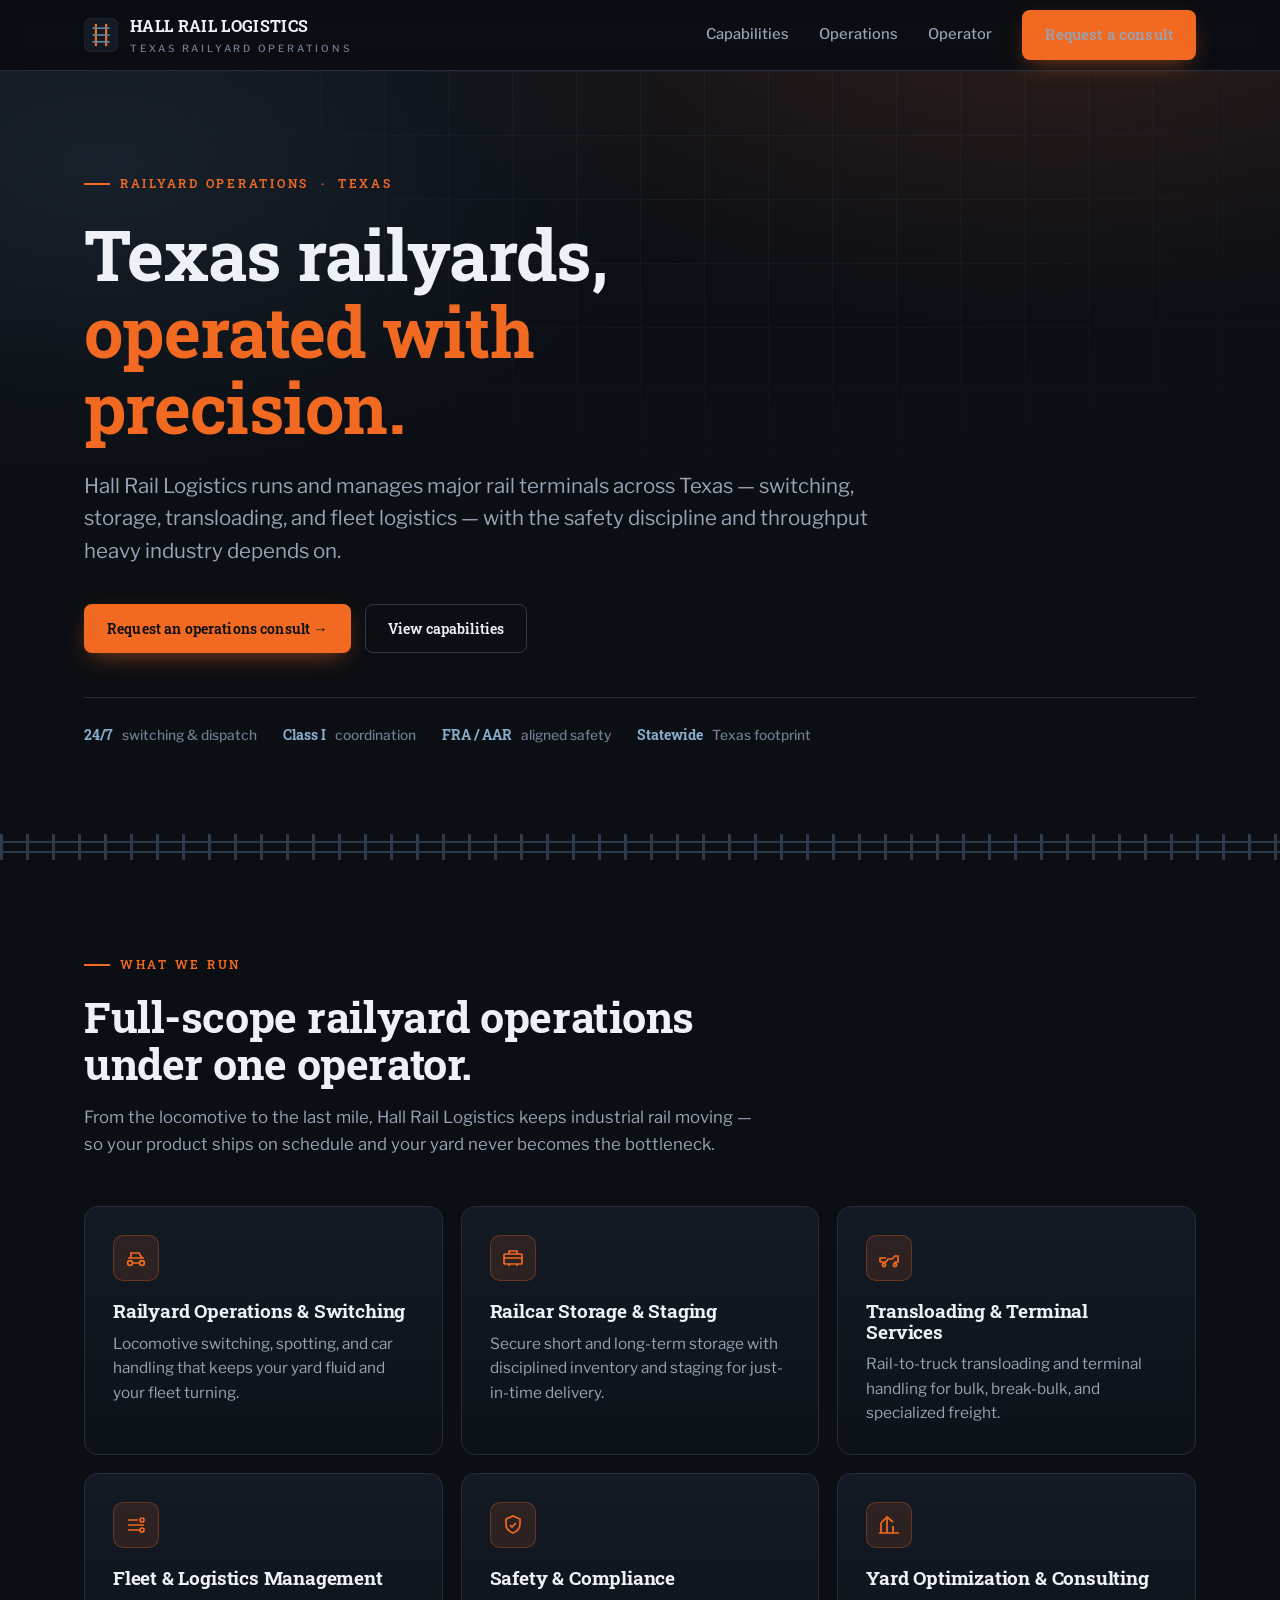
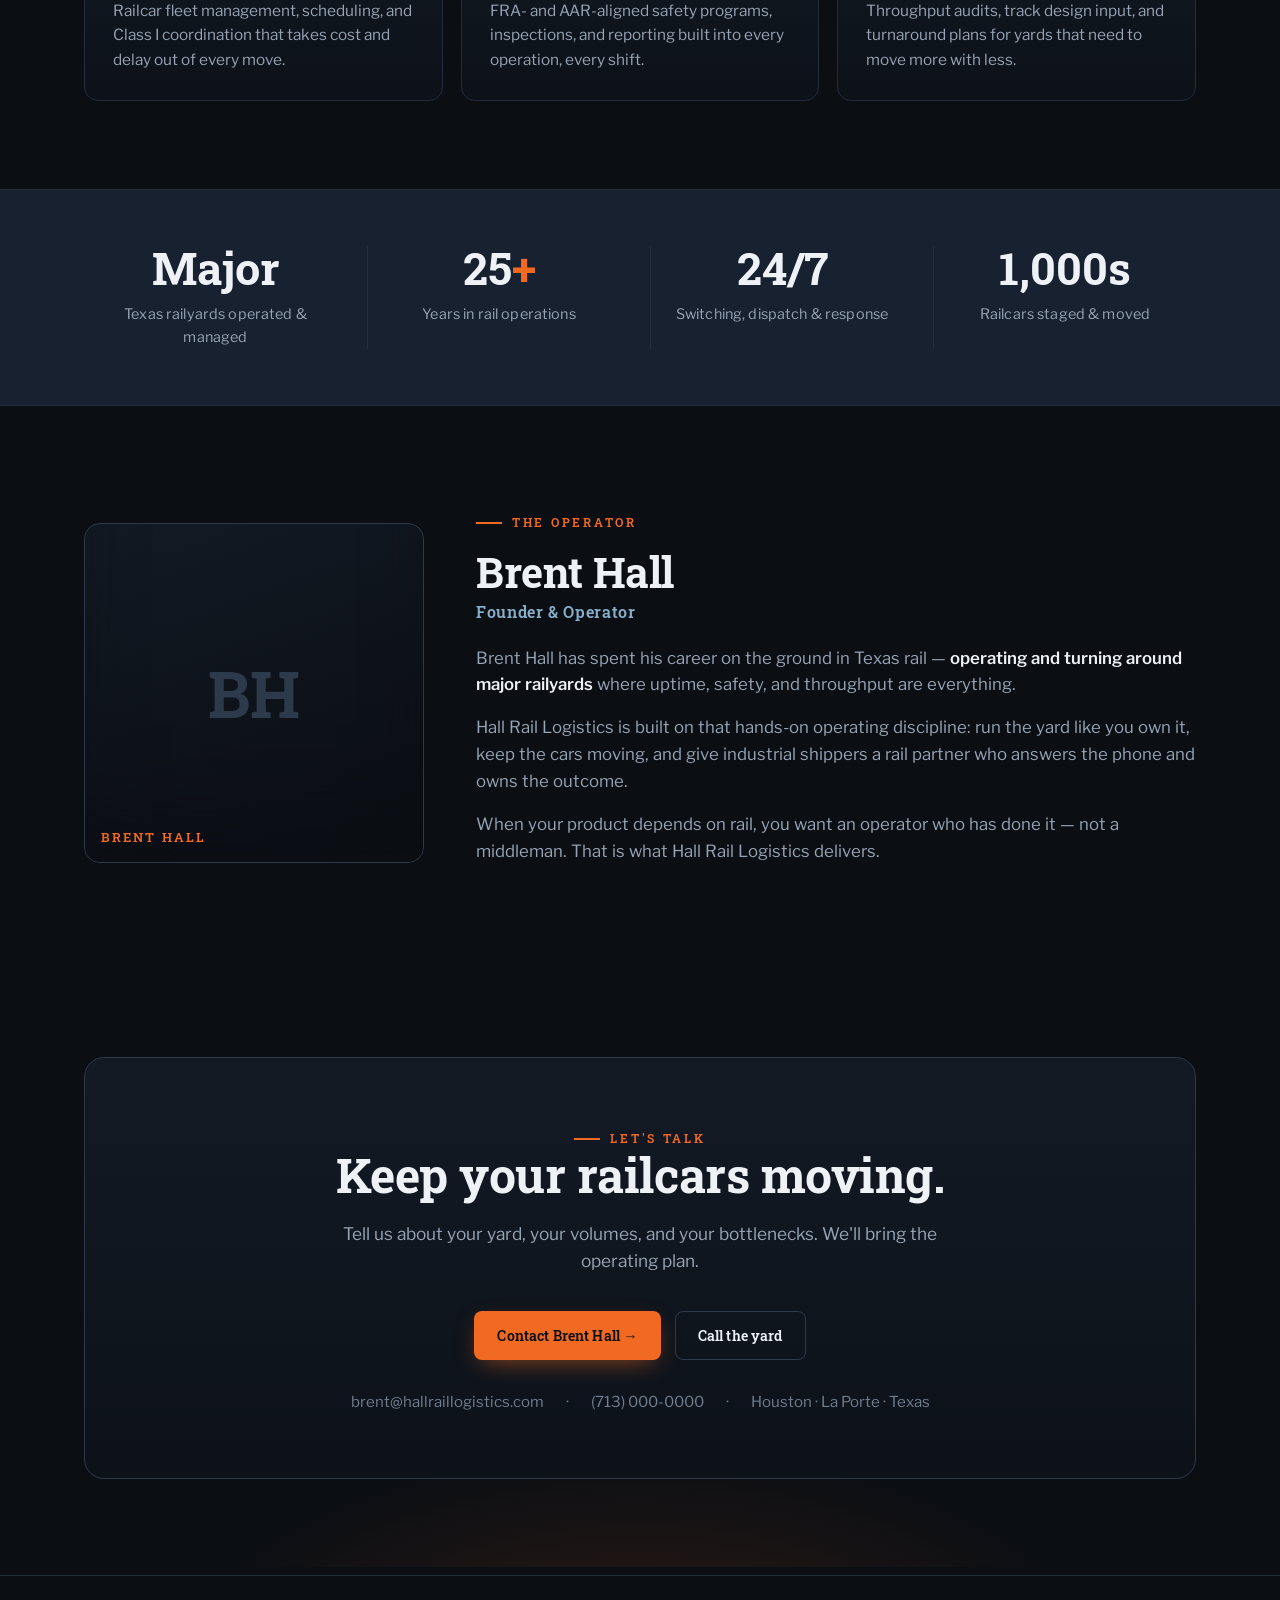
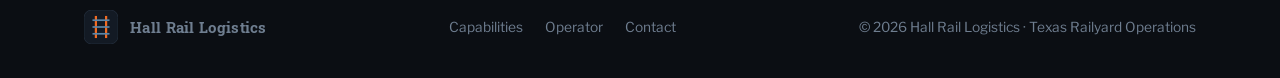
==== index.html @ 2e4e098a "Initial commit: Hall Rail Logistics one-page site Co-Authored-By: Claude Opus 4.8 <noreply@anthropic" ====
<!DOCTYPE html>
<html lang="en">
<head>
<meta charset="UTF-8" />
<meta name="viewport" content="width=device-width, initial-scale=1.0" />
<title>Hall Rail Logistics — Texas Railyard Operations</title>
<meta name="description" content="Hall Rail Logistics operates and manages major railyards across Texas — switching, storage, transloading, and fleet logistics built for heavy industry." />
<link rel="icon" href="data:image/svg+xml,%3Csvg xmlns='http://www.w3.org/2000/svg' viewBox='0 0 32 32'%3E%3Crect width='32' height='32' rx='6' fill='%230b0e13'/%3E%3Cg stroke='%23f26a21' stroke-width='2.5'%3E%3Cline x1='11' y1='5' x2='11' y2='27'/%3E%3Cline x1='21' y1='5' x2='21' y2='27'/%3E%3C/g%3E%3Cg stroke='%235b86a8' stroke-width='2'%3E%3Cline x1='8' y1='9' x2='24' y2='9'/%3E%3Cline x1='8' y1='16' x2='24' y2='16'/%3E%3Cline x1='8' y1='23' x2='24' y2='23'/%3E%3C/g%3E%3C/svg%3E" />
<link rel="preconnect" href="https://fonts.googleapis.com" />
<link rel="preconnect" href="https://fonts.gstatic.com" crossorigin />
<link href="https://fonts.googleapis.com/css2?family=Libre+Franklin:wght@400;500;600;700&family=Roboto+Slab:wght@500;600;700;800&display=swap" rel="stylesheet" />
<style>
  :root{
    --bg:#0b0e13; --bg-2:#0d1219; --panel:#131a24; --panel-2:#182130;
    --line:#232d3b; --line-2:#2d3a4c;
    --text:#eef2f7; --muted:#96a4b5; --muted-2:#6f7e90;
    --accent:#f26a21; --accent-2:#ff8a4c; --accent-soft:rgba(242,106,33,.12);
    --steel:#5b86a8; --steel-2:#87aecb;
    --display:'Roboto Slab',Georgia,'Times New Roman',serif;
    --body:'Libre Franklin',ui-sans-serif,system-ui,-apple-system,'Segoe UI',Roboto,sans-serif;
    --maxw:1160px;
  }
  *{box-sizing:border-box;margin:0;padding:0}
  html{scroll-behavior:smooth}
  body{
    font-family:var(--body); color:var(--text); background:var(--bg);
    line-height:1.6; -webkit-font-smoothing:antialiased; overflow-x:hidden;
  }
  a{color:inherit;text-decoration:none}
  img{max-width:100%;display:block}
  .wrap{max-width:var(--maxw);margin:0 auto;padding:0 24px}
  .eyebrow{
    font-family:var(--display); font-size:.78rem; font-weight:600;
    letter-spacing:.22em; text-transform:uppercase; color:var(--accent);
    display:inline-flex; align-items:center; gap:10px;
  }
  .eyebrow::before{content:"";width:26px;height:2px;background:var(--accent);display:inline-block}
  h1,h2,h3{font-family:var(--display);font-weight:700;line-height:1.1;letter-spacing:-.01em}

  /* NAV */
  header.nav{
    position:sticky;top:0;z-index:50;
    background:rgba(11,14,19,.78);backdrop-filter:blur(12px);
    border-bottom:1px solid var(--line);
  }
  .nav-inner{display:flex;align-items:center;justify-content:space-between;height:70px}
  .brand{display:flex;align-items:center;gap:12px;font-family:var(--display);font-weight:700;letter-spacing:.02em;font-size:1.02rem}
  .brand .mark{width:34px;height:34px;flex:none}
  .brand small{display:block;font-family:var(--body);font-weight:500;font-size:.62rem;letter-spacing:.28em;color:var(--muted-2);text-transform:uppercase;margin-top:2px}
  .nav-links{display:flex;align-items:center;gap:30px}
  .nav-links a{font-size:.92rem;color:var(--muted);font-weight:500;transition:color .2s}
  .nav-links a:hover{color:var(--text)}
  .btn{
    font-family:var(--display);font-weight:600;font-size:.9rem;letter-spacing:.01em;
    padding:12px 22px;border-radius:8px;display:inline-flex;align-items:center;gap:9px;
    cursor:pointer;transition:transform .15s ease, background .2s, box-shadow .2s;border:1px solid transparent;white-space:nowrap;
  }
  .btn-primary{background:var(--accent);color:#0b0e13;box-shadow:0 8px 24px -8px rgba(242,106,33,.6)}
  .btn-primary:hover{background:var(--accent-2);transform:translateY(-2px)}
  .btn-ghost{background:transparent;color:var(--text);border-color:var(--line-2)}
  .btn-ghost:hover{border-color:var(--steel);color:var(--steel-2)}
  .nav-toggle{display:none;background:none;border:1px solid var(--line-2);border-radius:8px;padding:8px;cursor:pointer}
  .nav-toggle span{display:block;width:20px;height:2px;background:var(--text);margin:4px 0}

  /* HERO */
  .hero{position:relative;padding:96px 0 88px;overflow:hidden}
  .hero::before{
    content:"";position:absolute;inset:0;z-index:0;
    background:
      radial-gradient(1100px 520px at 82% -8%, rgba(242,106,33,.14), transparent 60%),
      radial-gradient(900px 500px at 8% 12%, rgba(91,134,168,.14), transparent 62%),
      linear-gradient(180deg,#0c1017,#0b0e13 70%);
  }
  .hero::after{ /* faint engineering grid */
    content:"";position:absolute;inset:0;z-index:0;opacity:.5;
    background-image:linear-gradient(var(--line) 1px,transparent 1px),linear-gradient(90deg,var(--line) 1px,transparent 1px);
    background-size:64px 64px;
    -webkit-mask-image:radial-gradient(1000px 600px at 60% 0%,#000,transparent 75%);
            mask-image:radial-gradient(1000px 600px at 60% 0%,#000,transparent 75%);
  }
  .hero .wrap{position:relative;z-index:1}
  .hero h1{font-size:clamp(2.4rem,6vw,4.35rem);margin:22px 0 0;max-width:16ch}
  .hero h1 .hl{color:var(--accent)}
  .hero p.lead{font-size:clamp(1.05rem,2.2vw,1.28rem);color:var(--muted);max-width:60ch;margin:24px 0 0}
  .hero-cta{display:flex;gap:14px;flex-wrap:wrap;margin-top:36px}
  .hero-badges{display:flex;gap:26px;flex-wrap:wrap;margin-top:44px;padding-top:26px;border-top:1px solid var(--line)}
  .hero-badges div{font-size:.86rem;color:var(--muted-2);display:flex;align-items:center;gap:9px;font-weight:500}
  .hero-badges b{color:var(--steel-2);font-family:var(--display)}

  /* TRACK DIVIDER */
  .track{height:26px;position:relative;margin:0;background:var(--bg)}
  .track::before,.track::after{content:"";position:absolute;left:0;right:0;height:2px;background:var(--line-2)}
  .track::before{top:7px}.track::after{bottom:7px}
  .track i{position:absolute;top:0;bottom:0;left:0;right:0;
    background-image:repeating-linear-gradient(90deg,var(--line-2) 0 3px,transparent 3px 26px)}

  section{position:relative}
  .section-pad{padding:88px 0}
  .section-head{max-width:62ch}
  .section-head h2{font-size:clamp(1.8rem,4vw,2.7rem);margin:18px 0 0}
  .section-head p{color:var(--muted);margin-top:16px;font-size:1.05rem}

  /* CAPABILITIES */
  .cap-grid{display:grid;grid-template-columns:repeat(3,1fr);gap:18px;margin-top:48px}
  .card{
    background:linear-gradient(180deg,var(--panel),var(--bg-2));
    border:1px solid var(--line);border-radius:14px;padding:28px;
    transition:transform .18s ease,border-color .2s,box-shadow .2s;position:relative;overflow:hidden;
  }
  .card::before{content:"";position:absolute;left:0;top:0;height:100%;width:3px;background:var(--accent);transform:scaleY(0);transform-origin:top;transition:transform .25s ease}
  .card:hover{transform:translateY(-4px);border-color:var(--line-2);box-shadow:0 24px 50px -30px rgba(0,0,0,.8)}
  .card:hover::before{transform:scaleY(1)}
  .card .ico{width:46px;height:46px;border-radius:10px;background:var(--accent-soft);border:1px solid rgba(242,106,33,.3);display:grid;place-items:center;margin-bottom:20px}
  .card .ico svg{width:24px;height:24px;stroke:var(--accent);fill:none;stroke-width:1.7}
  .card h3{font-size:1.18rem;margin-bottom:10px}
  .card p{color:var(--muted);font-size:.96rem}

  /* STATS */
  .stats{background:var(--panel-2);border-top:1px solid var(--line);border-bottom:1px solid var(--line)}
  .stats-grid{display:grid;grid-template-columns:repeat(4,1fr);gap:20px;padding:56px 0}
  .stat{text-align:center;padding:0 12px}
  .stat .num{font-family:var(--display);font-weight:700;font-size:clamp(2rem,4vw,2.8rem);color:var(--text);line-height:1}
  .stat .num span{color:var(--accent)}
  .stat .lbl{color:var(--muted);font-size:.9rem;margin-top:12px;letter-spacing:.01em}
  .stat + .stat{border-left:1px solid var(--line)}

  /* ABOUT */
  .about-grid{display:grid;grid-template-columns:340px 1fr;gap:52px;align-items:center;margin-top:12px}
  .portrait{position:relative;border-radius:16px;overflow:hidden;border:1px solid var(--line-2);background:linear-gradient(160deg,var(--panel),#0a0d12);aspect-ratio:1/1}
  .portrait img{width:100%;height:100%;object-fit:cover}
  .portrait::after{content:"";position:absolute;inset:0;box-shadow:inset 0 -70px 90px -40px rgba(11,14,19,.9);pointer-events:none}
  .portrait.noimg{display:grid;place-items:center}
  .portrait.noimg::before{content:"BH";font-family:var(--display);font-weight:700;font-size:4rem;color:var(--line-2)}
  .portrait .tag{position:absolute;left:16px;bottom:14px;z-index:2;font-family:var(--display);font-weight:600;font-size:.82rem;letter-spacing:.16em;text-transform:uppercase;color:var(--accent)}
  .about-body h2{font-size:clamp(1.9rem,4vw,2.6rem);margin:16px 0 4px}
  .about-body .role{color:var(--steel-2);font-family:var(--display);font-weight:600;letter-spacing:.04em;margin-bottom:20px}
  .about-body p{color:var(--muted);font-size:1.05rem;margin-bottom:16px}
  .about-body p strong{color:var(--text);font-weight:600}

  /* CONTACT */
  .contact{position:relative;overflow:hidden}
  .contact::before{content:"";position:absolute;inset:0;background:radial-gradient(800px 400px at 50% 120%,rgba(242,106,33,.16),transparent 60%)}
  .contact .inner{position:relative;text-align:center;border:1px solid var(--line-2);border-radius:20px;background:linear-gradient(180deg,var(--panel),var(--bg-2));padding:64px 32px}
  .contact h2{font-size:clamp(2rem,4.6vw,3rem)}
  .contact p{color:var(--muted);max-width:52ch;margin:18px auto 0;font-size:1.08rem}
  .contact .hero-cta{justify-content:center}
  .contact .meta{margin-top:30px;color:var(--muted-2);font-size:.94rem;display:flex;gap:22px;justify-content:center;flex-wrap:wrap}
  .contact .meta a:hover{color:var(--steel-2)}

  /* FOOTER */
  footer{border-top:1px solid var(--line);padding:34px 0;margin-top:8px}
  .foot-inner{display:flex;align-items:center;justify-content:space-between;gap:20px;flex-wrap:wrap;color:var(--muted-2);font-size:.86rem}
  .foot-inner .brand{font-size:.95rem}
  .foot-links{display:flex;gap:22px}
  .foot-links a:hover{color:var(--text)}

  /* reveal */
  .reveal{opacity:0;transform:translateY(18px);transition:opacity .6s ease,transform .6s ease}
  .reveal.in{opacity:1;transform:none}

  @media(max-width:900px){
    .cap-grid{grid-template-columns:repeat(2,1fr)}
    .stats-grid{grid-template-columns:repeat(2,1fr);gap:36px 20px}
    .stat:nth-child(3){border-left:0}
    .about-grid{grid-template-columns:1fr;gap:32px}
    .portrait{max-width:320px}
  }
  @media(max-width:680px){
    .nav-links{position:fixed;inset:70px 0 auto 0;flex-direction:column;background:var(--bg-2);border-bottom:1px solid var(--line);padding:18px 24px;gap:18px;display:none}
    .nav-links.open{display:flex}
    .nav-links .btn{width:100%;justify-content:center}
    .nav-toggle{display:block}
    .cap-grid{grid-template-columns:1fr}
    .stats-grid{grid-template-columns:1fr}
    .stat + .stat{border-left:0;border-top:1px solid var(--line);padding-top:28px}
    .hero-badges{gap:16px}
  }
</style>
</head>
<body>

<header class="nav">
  <div class="wrap nav-inner">
    <a class="brand" href="#top" aria-label="Hall Rail Logistics home">
      <svg class="mark" viewBox="0 0 40 40" aria-hidden="true">
        <rect width="40" height="40" rx="9" fill="#131a24" stroke="#232d3b"/>
        <g stroke="#f26a21" stroke-width="2.6"><line x1="14" y1="7" x2="14" y2="33"/><line x1="26" y1="7" x2="26" y2="33"/></g>
        <g stroke="#5b86a8" stroke-width="2"><line x1="10" y1="12" x2="30" y2="12"/><line x1="10" y1="20" x2="30" y2="20"/><line x1="10" y1="28" x2="30" y2="28"/></g>
      </svg>
      <span>HALL RAIL LOGISTICS<small>Texas Railyard Operations</small></span>
    </a>
    <nav class="nav-links" id="navlinks">
      <a href="#capabilities">Capabilities</a>
      <a href="#operations">Operations</a>
      <a href="#about">Operator</a>
      <a class="btn btn-primary" href="#contact">Request a consult</a>
    </nav>
    <button class="nav-toggle" id="navtoggle" aria-label="Menu"><span></span><span></span><span></span></button>
  </div>
</header>

<main id="top">

  <!-- HERO -->
  <section class="hero">
    <div class="wrap">
      <span class="eyebrow reveal">Railyard Operations &nbsp;·&nbsp; Texas</span>
      <h1 class="reveal">Texas railyards, <span class="hl">operated with precision.</span></h1>
      <p class="lead reveal">Hall Rail Logistics runs and manages major rail terminals across Texas — switching, storage, transloading, and fleet logistics — with the safety discipline and throughput heavy industry depends on.</p>
      <div class="hero-cta reveal">
        <a class="btn btn-primary" href="#contact">Request an operations consult →</a>
        <a class="btn btn-ghost" href="#capabilities">View capabilities</a>
      </div>
      <div class="hero-badges reveal">
        <div><b>24/7</b> switching &amp; dispatch</div>
        <div><b>Class I</b> coordination</div>
        <div><b>FRA / AAR</b> aligned safety</div>
        <div><b>Statewide</b> Texas footprint</div>
      </div>
    </div>
  </section>

  <div class="track" aria-hidden="true"><i></i></div>

  <!-- CAPABILITIES -->
  <section id="capabilities" class="section-pad">
    <div class="wrap">
      <div class="section-head reveal">
        <span class="eyebrow">What we run</span>
        <h2>Full-scope railyard operations under one operator.</h2>
        <p>From the locomotive to the last mile, Hall Rail Logistics keeps industrial rail moving — so your product ships on schedule and your yard never becomes the bottleneck.</p>
      </div>
      <div class="cap-grid">
        <div class="card reveal">
          <div class="ico"><svg viewBox="0 0 24 24"><circle cx="6" cy="17" r="2.4"/><circle cx="18" cy="17" r="2.4"/><path d="M4 12h16M7 12V7h8l3 5M8.5 17h7"/></svg></div>
          <h3>Railyard Operations &amp; Switching</h3>
          <p>Locomotive switching, spotting, and car handling that keeps your yard fluid and your fleet turning.</p>
        </div>
        <div class="card reveal">
          <div class="ico"><svg viewBox="0 0 24 24"><rect x="3" y="8" width="18" height="10" rx="1"/><path d="M3 12h18M8 8V5h8v3M8 18v2M16 18v2"/></svg></div>
          <h3>Railcar Storage &amp; Staging</h3>
          <p>Secure short and long-term storage with disciplined inventory and staging for just-in-time delivery.</p>
        </div>
        <div class="card reveal">
          <div class="ico"><svg viewBox="0 0 24 24"><path d="M3 16h6l2-3h4M3 16v-4h6M15 13l3-3h3v6h-4"/><circle cx="7" cy="19" r="1.6"/><circle cx="18" cy="19" r="1.6"/></svg></div>
          <h3>Transloading &amp; Terminal Services</h3>
          <p>Rail-to-truck transloading and terminal handling for bulk, break-bulk, and specialized freight.</p>
        </div>
        <div class="card reveal">
          <div class="ico"><svg viewBox="0 0 24 24"><path d="M4 7h10M4 12h16M4 17h12"/><circle cx="18" cy="7" r="2"/><circle cx="18" cy="17" r="2"/></svg></div>
          <h3>Fleet &amp; Logistics Management</h3>
          <p>Railcar fleet management, scheduling, and Class I coordination that takes cost and delay out of every move.</p>
        </div>
        <div class="card reveal">
          <div class="ico"><svg viewBox="0 0 24 24"><path d="M12 3l7 3v5c0 4.2-2.9 7.4-7 9-4.1-1.6-7-4.8-7-9V6l7-3z"/><path d="M9 12l2 2 4-4"/></svg></div>
          <h3>Safety &amp; Compliance</h3>
          <p>FRA- and AAR-aligned safety programs, inspections, and reporting built into every operation, every shift.</p>
        </div>
        <div class="card reveal">
          <div class="ico"><svg viewBox="0 0 24 24"><path d="M4 20V10M10 20V4M16 20v-7M22 20H2"/><path d="M4 10l6-6 6 5"/></svg></div>
          <h3>Yard Optimization &amp; Consulting</h3>
          <p>Throughput audits, track design input, and turnaround plans for yards that need to move more with less.</p>
        </div>
      </div>
    </div>
  </section>

  <!-- STATS -->
  <section id="operations" class="stats">
    <div class="wrap">
      <div class="stats-grid">
        <div class="stat reveal"><div class="num">Major</div><div class="lbl">Texas railyards operated &amp; managed</div></div>
        <div class="stat reveal"><div class="num">25<span>+</span></div><div class="lbl">Years in rail operations</div></div>
        <div class="stat reveal"><div class="num">24/7</div><div class="lbl">Switching, dispatch &amp; response</div></div>
        <div class="stat reveal"><div class="num">1,000s</div><div class="lbl">Railcars staged &amp; moved</div></div>
      </div>
    </div>
  </section>

  <!-- ABOUT -->
  <section id="about" class="section-pad">
    <div class="wrap">
      <div class="about-grid">
        <div class="portrait reveal">
          <img src="brent-hall.jpg" alt="Brent Hall, Founder &amp; Operator of Hall Rail Logistics"
               onerror="this.style.display='none';this.parentElement.classList.add('noimg')" />
          <span class="tag">Brent Hall</span>
        </div>
        <div class="about-body reveal">
          <span class="eyebrow">The operator</span>
          <h2>Brent Hall</h2>
          <div class="role">Founder &amp; Operator</div>
          <p>Brent Hall has spent his career on the ground in Texas rail — <strong>operating and turning around major railyards</strong> where uptime, safety, and throughput are everything.</p>
          <p>Hall Rail Logistics is built on that hands-on operating discipline: run the yard like you own it, keep the cars moving, and give industrial shippers a rail partner who answers the phone and owns the outcome.</p>
          <p>When your product depends on rail, you want an operator who has done it — not a middleman. That is what Hall Rail Logistics delivers.</p>
        </div>
      </div>
    </div>
  </section>

  <!-- CONTACT -->
  <section id="contact" class="section-pad contact">
    <div class="wrap">
      <div class="inner reveal">
        <span class="eyebrow" style="justify-content:center">Let's talk</span>
        <h2>Keep your railcars moving.</h2>
        <p>Tell us about your yard, your volumes, and your bottlenecks. We'll bring the operating plan.</p>
        <div class="hero-cta">
          <a class="btn btn-primary" href="mailto:brent@hallraillogistics.com">Contact Brent Hall →</a>
          <a class="btn btn-ghost" href="tel:+17130000000">Call the yard</a>
        </div>
        <div class="meta">
          <a href="mailto:brent@hallraillogistics.com">brent@hallraillogistics.com</a>
          <span>·</span>
          <a href="tel:+17130000000">(713) 000-0000</a>
          <span>·</span>
          <span>Houston · La Porte · Texas</span>
        </div>
      </div>
    </div>
  </section>

</main>

<footer>
  <div class="wrap foot-inner">
    <div class="brand">
      <svg class="mark" width="28" height="28" viewBox="0 0 40 40" aria-hidden="true">
        <rect width="40" height="40" rx="9" fill="#131a24" stroke="#232d3b"/>
        <g stroke="#f26a21" stroke-width="2.6"><line x1="14" y1="7" x2="14" y2="33"/><line x1="26" y1="7" x2="26" y2="33"/></g>
        <g stroke="#5b86a8" stroke-width="2"><line x1="10" y1="12" x2="30" y2="12"/><line x1="10" y1="20" x2="30" y2="20"/><line x1="10" y1="28" x2="30" y2="28"/></g>
      </svg>
      Hall Rail Logistics
    </div>
    <div class="foot-links">
      <a href="#capabilities">Capabilities</a>
      <a href="#about">Operator</a>
      <a href="#contact">Contact</a>
    </div>
    <div>© 2026 Hall Rail Logistics · Texas Railyard Operations</div>
  </div>
</footer>

<script>
  // mobile nav
  var t=document.getElementById('navtoggle'),l=document.getElementById('navlinks');
  t.addEventListener('click',function(){l.classList.toggle('open')});
  l.querySelectorAll('a').forEach(function(a){a.addEventListener('click',function(){l.classList.remove('open')})});
  // scroll reveal
  var io=new IntersectionObserver(function(es){es.forEach(function(e){if(e.isIntersecting){e.target.classList.add('in');io.unobserve(e.target)}})},{threshold:.12});
  document.querySelectorAll('.reveal').forEach(function(el){io.observe(el)});
</script>
</body>
</html>
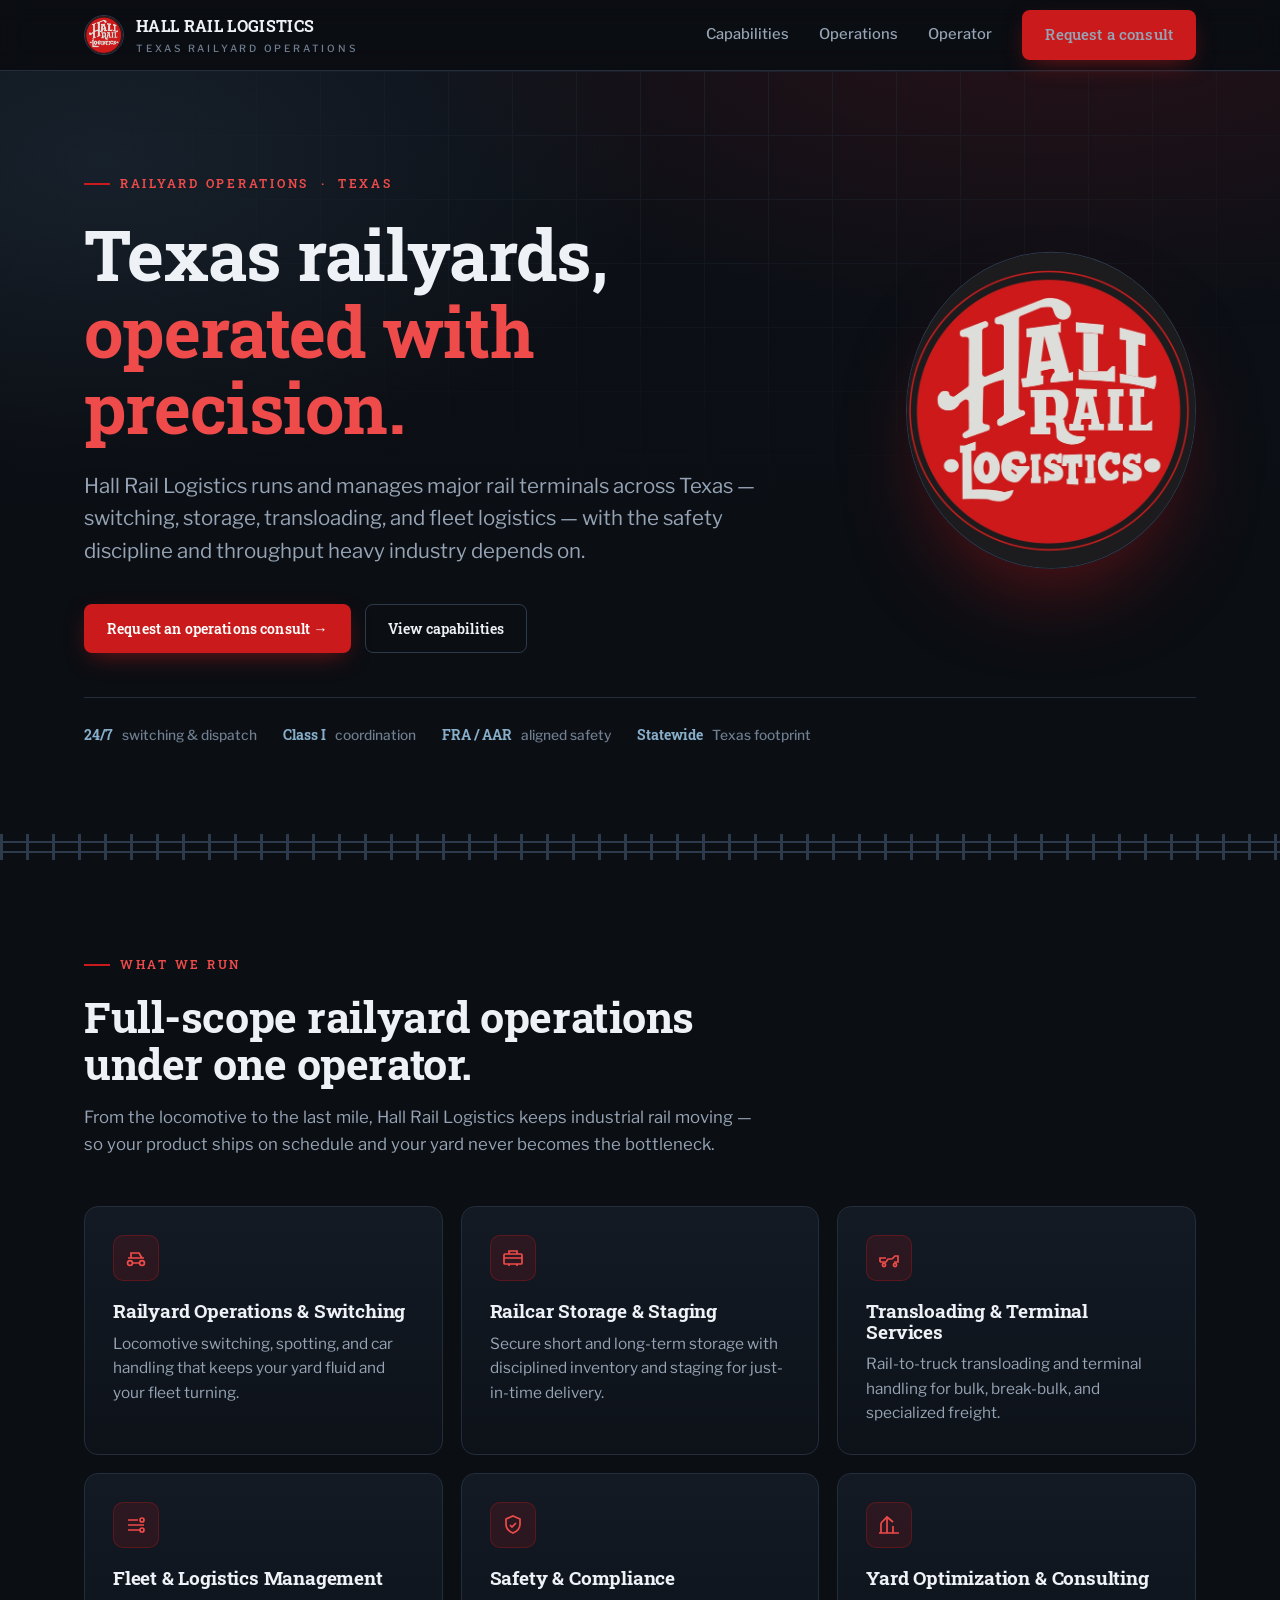
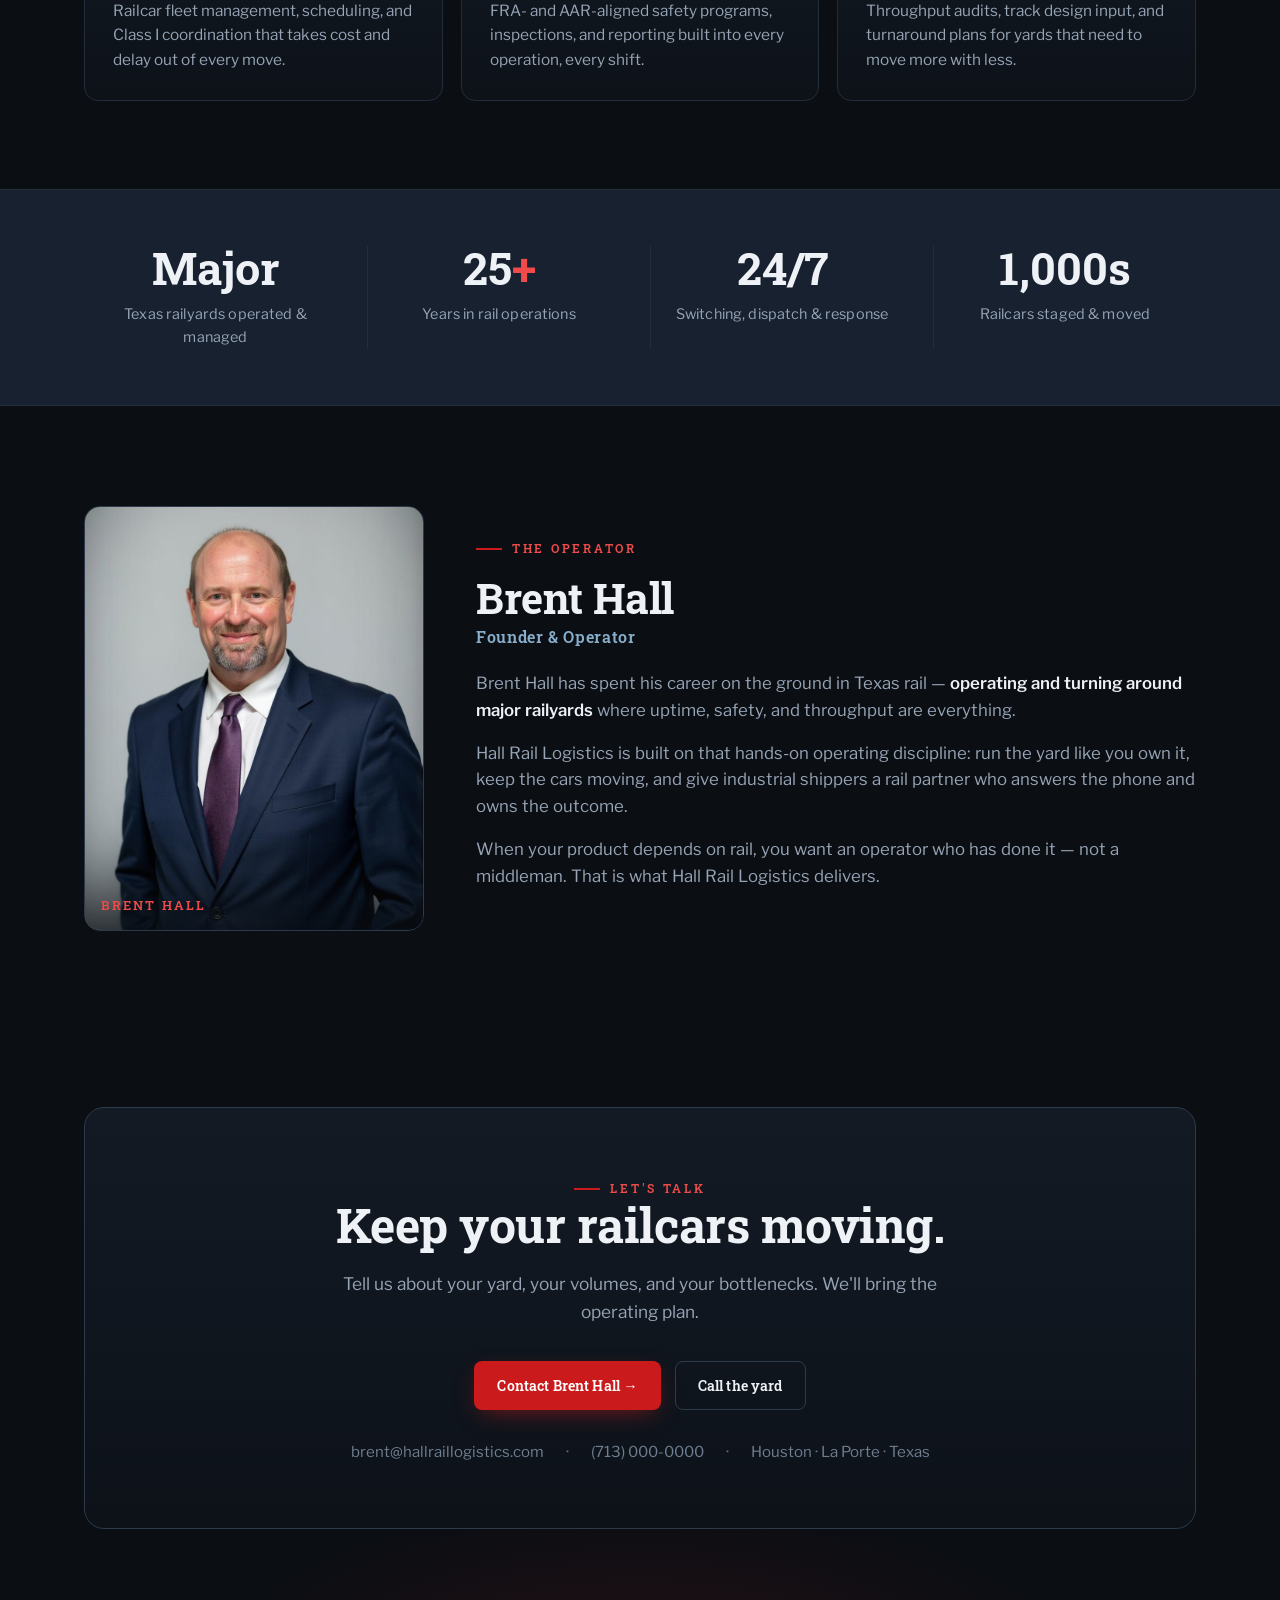
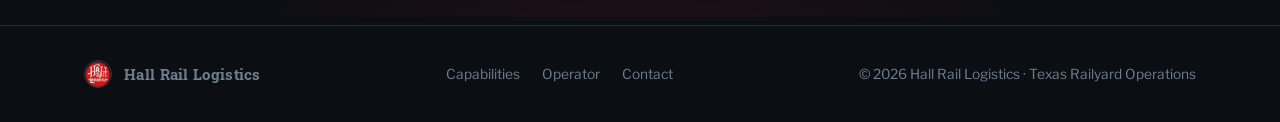
==== commit f78b4262: "Rebrand: Hall Rail logo red (#CA1A1B), official badge logo, new Brent Hall portrait Co-Authored-By: " ====
--- a/index.html
+++ b/index.html
@@ -5,7 +5,7 @@
 <meta name="viewport" content="width=device-width, initial-scale=1.0" />
 <title>Hall Rail Logistics — Texas Railyard Operations</title>
 <meta name="description" content="Hall Rail Logistics operates and manages major railyards across Texas — switching, storage, transloading, and fleet logistics built for heavy industry." />
-<link rel="icon" href="data:image/svg+xml,%3Csvg xmlns='http://www.w3.org/2000/svg' viewBox='0 0 32 32'%3E%3Crect width='32' height='32' rx='6' fill='%230b0e13'/%3E%3Cg stroke='%23f26a21' stroke-width='2.5'%3E%3Cline x1='11' y1='5' x2='11' y2='27'/%3E%3Cline x1='21' y1='5' x2='21' y2='27'/%3E%3C/g%3E%3Cg stroke='%235b86a8' stroke-width='2'%3E%3Cline x1='8' y1='9' x2='24' y2='9'/%3E%3Cline x1='8' y1='16' x2='24' y2='16'/%3E%3Cline x1='8' y1='23' x2='24' y2='23'/%3E%3C/g%3E%3C/svg%3E" />
+<link rel="icon" type="image/png" href="logo.png" />
 <link rel="preconnect" href="https://fonts.googleapis.com" />
 <link rel="preconnect" href="https://fonts.gstatic.com" crossorigin />
 <link href="https://fonts.googleapis.com/css2?family=Libre+Franklin:wght@400;500;600;700&family=Roboto+Slab:wght@500;600;700;800&display=swap" rel="stylesheet" />
@@ -14,7 +14,7 @@
     --bg:#0b0e13; --bg-2:#0d1219; --panel:#131a24; --panel-2:#182130;
     --line:#232d3b; --line-2:#2d3a4c;
     --text:#eef2f7; --muted:#96a4b5; --muted-2:#6f7e90;
-    --accent:#f26a21; --accent-2:#ff8a4c; --accent-soft:rgba(242,106,33,.12);
+    --accent:#ca1a1b; --accent-2:#ee4b4a; --accent-soft:rgba(202,26,27,.14);
     --steel:#5b86a8; --steel-2:#87aecb;
     --display:'Roboto Slab',Georgia,'Times New Roman',serif;
     --body:'Libre Franklin',ui-sans-serif,system-ui,-apple-system,'Segoe UI',Roboto,sans-serif;
@@ -31,7 +31,7 @@
   .wrap{max-width:var(--maxw);margin:0 auto;padding:0 24px}
   .eyebrow{
     font-family:var(--display); font-size:.78rem; font-weight:600;
-    letter-spacing:.22em; text-transform:uppercase; color:var(--accent);
+    letter-spacing:.22em; text-transform:uppercase; color:var(--accent-2);
     display:inline-flex; align-items:center; gap:10px;
   }
   .eyebrow::before{content:"";width:26px;height:2px;background:var(--accent);display:inline-block}
@@ -45,7 +45,9 @@
   }
   .nav-inner{display:flex;align-items:center;justify-content:space-between;height:70px}
   .brand{display:flex;align-items:center;gap:12px;font-family:var(--display);font-weight:700;letter-spacing:.02em;font-size:1.02rem}
-  .brand .mark{width:34px;height:34px;flex:none}
+  .brand .mark{width:40px;height:40px;flex:none;border-radius:50%;object-fit:cover;border:1px solid var(--line-2)}
+  .hero-badge{position:absolute;right:24px;top:42%;transform:translateY(-50%);width:290px;border-radius:50%;border:1px solid var(--line-2);box-shadow:0 44px 90px -35px rgba(202,26,27,.5)}
+  @media(max-width:1080px){.hero-badge{display:none}}
   .brand small{display:block;font-family:var(--body);font-weight:500;font-size:.62rem;letter-spacing:.28em;color:var(--muted-2);text-transform:uppercase;margin-top:2px}
   .nav-links{display:flex;align-items:center;gap:30px}
   .nav-links a{font-size:.92rem;color:var(--muted);font-weight:500;transition:color .2s}
@@ -55,7 +57,7 @@
     padding:12px 22px;border-radius:8px;display:inline-flex;align-items:center;gap:9px;
     cursor:pointer;transition:transform .15s ease, background .2s, box-shadow .2s;border:1px solid transparent;white-space:nowrap;
   }
-  .btn-primary{background:var(--accent);color:#0b0e13;box-shadow:0 8px 24px -8px rgba(242,106,33,.6)}
+  .btn-primary{background:var(--accent);color:#fff;box-shadow:0 8px 24px -8px rgba(202,26,27,.6)}
   .btn-primary:hover{background:var(--accent-2);transform:translateY(-2px)}
   .btn-ghost{background:transparent;color:var(--text);border-color:var(--line-2)}
   .btn-ghost:hover{border-color:var(--steel);color:var(--steel-2)}
@@ -67,7 +69,7 @@
   .hero::before{
     content:"";position:absolute;inset:0;z-index:0;
     background:
-      radial-gradient(1100px 520px at 82% -8%, rgba(242,106,33,.14), transparent 60%),
+      radial-gradient(1100px 520px at 82% -8%, rgba(202,26,27,.14), transparent 60%),
       radial-gradient(900px 500px at 8% 12%, rgba(91,134,168,.14), transparent 62%),
       linear-gradient(180deg,#0c1017,#0b0e13 70%);
   }
@@ -80,8 +82,8 @@
   }
   .hero .wrap{position:relative;z-index:1}
   .hero h1{font-size:clamp(2.4rem,6vw,4.35rem);margin:22px 0 0;max-width:16ch}
-  .hero h1 .hl{color:var(--accent)}
-  .hero p.lead{font-size:clamp(1.05rem,2.2vw,1.28rem);color:var(--muted);max-width:60ch;margin:24px 0 0}
+  .hero h1 .hl{color:var(--accent-2)}
+  .hero p.lead{font-size:clamp(1.05rem,2.2vw,1.28rem);color:var(--muted);max-width:52ch;margin:24px 0 0}
   .hero-cta{display:flex;gap:14px;flex-wrap:wrap;margin-top:36px}
   .hero-badges{display:flex;gap:26px;flex-wrap:wrap;margin-top:44px;padding-top:26px;border-top:1px solid var(--line)}
   .hero-badges div{font-size:.86rem;color:var(--muted-2);display:flex;align-items:center;gap:9px;font-weight:500}
@@ -110,8 +112,8 @@
   .card::before{content:"";position:absolute;left:0;top:0;height:100%;width:3px;background:var(--accent);transform:scaleY(0);transform-origin:top;transition:transform .25s ease}
   .card:hover{transform:translateY(-4px);border-color:var(--line-2);box-shadow:0 24px 50px -30px rgba(0,0,0,.8)}
   .card:hover::before{transform:scaleY(1)}
-  .card .ico{width:46px;height:46px;border-radius:10px;background:var(--accent-soft);border:1px solid rgba(242,106,33,.3);display:grid;place-items:center;margin-bottom:20px}
-  .card .ico svg{width:24px;height:24px;stroke:var(--accent);fill:none;stroke-width:1.7}
+  .card .ico{width:46px;height:46px;border-radius:10px;background:var(--accent-soft);border:1px solid rgba(202,26,27,.3);display:grid;place-items:center;margin-bottom:20px}
+  .card .ico svg{width:24px;height:24px;stroke:var(--accent-2);fill:none;stroke-width:1.7}
   .card h3{font-size:1.18rem;margin-bottom:10px}
   .card p{color:var(--muted);font-size:.96rem}
 
@@ -120,18 +122,18 @@
   .stats-grid{display:grid;grid-template-columns:repeat(4,1fr);gap:20px;padding:56px 0}
   .stat{text-align:center;padding:0 12px}
   .stat .num{font-family:var(--display);font-weight:700;font-size:clamp(2rem,4vw,2.8rem);color:var(--text);line-height:1}
-  .stat .num span{color:var(--accent)}
+  .stat .num span{color:var(--accent-2)}
   .stat .lbl{color:var(--muted);font-size:.9rem;margin-top:12px;letter-spacing:.01em}
   .stat + .stat{border-left:1px solid var(--line)}
 
   /* ABOUT */
   .about-grid{display:grid;grid-template-columns:340px 1fr;gap:52px;align-items:center;margin-top:12px}
-  .portrait{position:relative;border-radius:16px;overflow:hidden;border:1px solid var(--line-2);background:linear-gradient(160deg,var(--panel),#0a0d12);aspect-ratio:1/1}
-  .portrait img{width:100%;height:100%;object-fit:cover}
+  .portrait{position:relative;border-radius:16px;overflow:hidden;border:1px solid var(--line-2);background:linear-gradient(160deg,var(--panel),#0a0d12);aspect-ratio:4/5}
+  .portrait img{width:100%;height:100%;object-fit:cover;object-position:center top}
   .portrait::after{content:"";position:absolute;inset:0;box-shadow:inset 0 -70px 90px -40px rgba(11,14,19,.9);pointer-events:none}
   .portrait.noimg{display:grid;place-items:center}
   .portrait.noimg::before{content:"BH";font-family:var(--display);font-weight:700;font-size:4rem;color:var(--line-2)}
-  .portrait .tag{position:absolute;left:16px;bottom:14px;z-index:2;font-family:var(--display);font-weight:600;font-size:.82rem;letter-spacing:.16em;text-transform:uppercase;color:var(--accent)}
+  .portrait .tag{position:absolute;left:16px;bottom:14px;z-index:2;font-family:var(--display);font-weight:600;font-size:.82rem;letter-spacing:.16em;text-transform:uppercase;color:var(--accent-2)}
   .about-body h2{font-size:clamp(1.9rem,4vw,2.6rem);margin:16px 0 4px}
   .about-body .role{color:var(--steel-2);font-family:var(--display);font-weight:600;letter-spacing:.04em;margin-bottom:20px}
   .about-body p{color:var(--muted);font-size:1.05rem;margin-bottom:16px}
@@ -139,7 +141,7 @@
 
   /* CONTACT */
   .contact{position:relative;overflow:hidden}
-  .contact::before{content:"";position:absolute;inset:0;background:radial-gradient(800px 400px at 50% 120%,rgba(242,106,33,.16),transparent 60%)}
+  .contact::before{content:"";position:absolute;inset:0;background:radial-gradient(800px 400px at 50% 120%,rgba(202,26,27,.16),transparent 60%)}
   .contact .inner{position:relative;text-align:center;border:1px solid var(--line-2);border-radius:20px;background:linear-gradient(180deg,var(--panel),var(--bg-2));padding:64px 32px}
   .contact h2{font-size:clamp(2rem,4.6vw,3rem)}
   .contact p{color:var(--muted);max-width:52ch;margin:18px auto 0;font-size:1.08rem}
@@ -182,11 +184,7 @@
 <header class="nav">
   <div class="wrap nav-inner">
     <a class="brand" href="#top" aria-label="Hall Rail Logistics home">
-      <svg class="mark" viewBox="0 0 40 40" aria-hidden="true">
-        <rect width="40" height="40" rx="9" fill="#131a24" stroke="#232d3b"/>
-        <g stroke="#f26a21" stroke-width="2.6"><line x1="14" y1="7" x2="14" y2="33"/><line x1="26" y1="7" x2="26" y2="33"/></g>
-        <g stroke="#5b86a8" stroke-width="2"><line x1="10" y1="12" x2="30" y2="12"/><line x1="10" y1="20" x2="30" y2="20"/><line x1="10" y1="28" x2="30" y2="28"/></g>
-      </svg>
+      <img class="mark" src="logo.png" alt="Hall Rail Logistics logo" />
       <span>HALL RAIL LOGISTICS<small>Texas Railyard Operations</small></span>
     </a>
     <nav class="nav-links" id="navlinks">
@@ -204,6 +202,7 @@
   <!-- HERO -->
   <section class="hero">
     <div class="wrap">
+      <img class="hero-badge" src="logo.png" alt="Hall Rail Logistics badge" />
       <span class="eyebrow reveal">Railyard Operations &nbsp;·&nbsp; Texas</span>
       <h1 class="reveal">Texas railyards, <span class="hl">operated with precision.</span></h1>
       <p class="lead reveal">Hall Rail Logistics runs and manages major rail terminals across Texas — switching, storage, transloading, and fleet logistics — with the safety discipline and throughput heavy industry depends on.</p>
@@ -325,11 +324,7 @@
 <footer>
   <div class="wrap foot-inner">
     <div class="brand">
-      <svg class="mark" width="28" height="28" viewBox="0 0 40 40" aria-hidden="true">
-        <rect width="40" height="40" rx="9" fill="#131a24" stroke="#232d3b"/>
-        <g stroke="#f26a21" stroke-width="2.6"><line x1="14" y1="7" x2="14" y2="33"/><line x1="26" y1="7" x2="26" y2="33"/></g>
-        <g stroke="#5b86a8" stroke-width="2"><line x1="10" y1="12" x2="30" y2="12"/><line x1="10" y1="20" x2="30" y2="20"/><line x1="10" y1="28" x2="30" y2="28"/></g>
-      </svg>
+      <img class="mark" src="logo.png" alt="" style="width:28px;height:28px" />
       Hall Rail Logistics
     </div>
     <div class="foot-links">
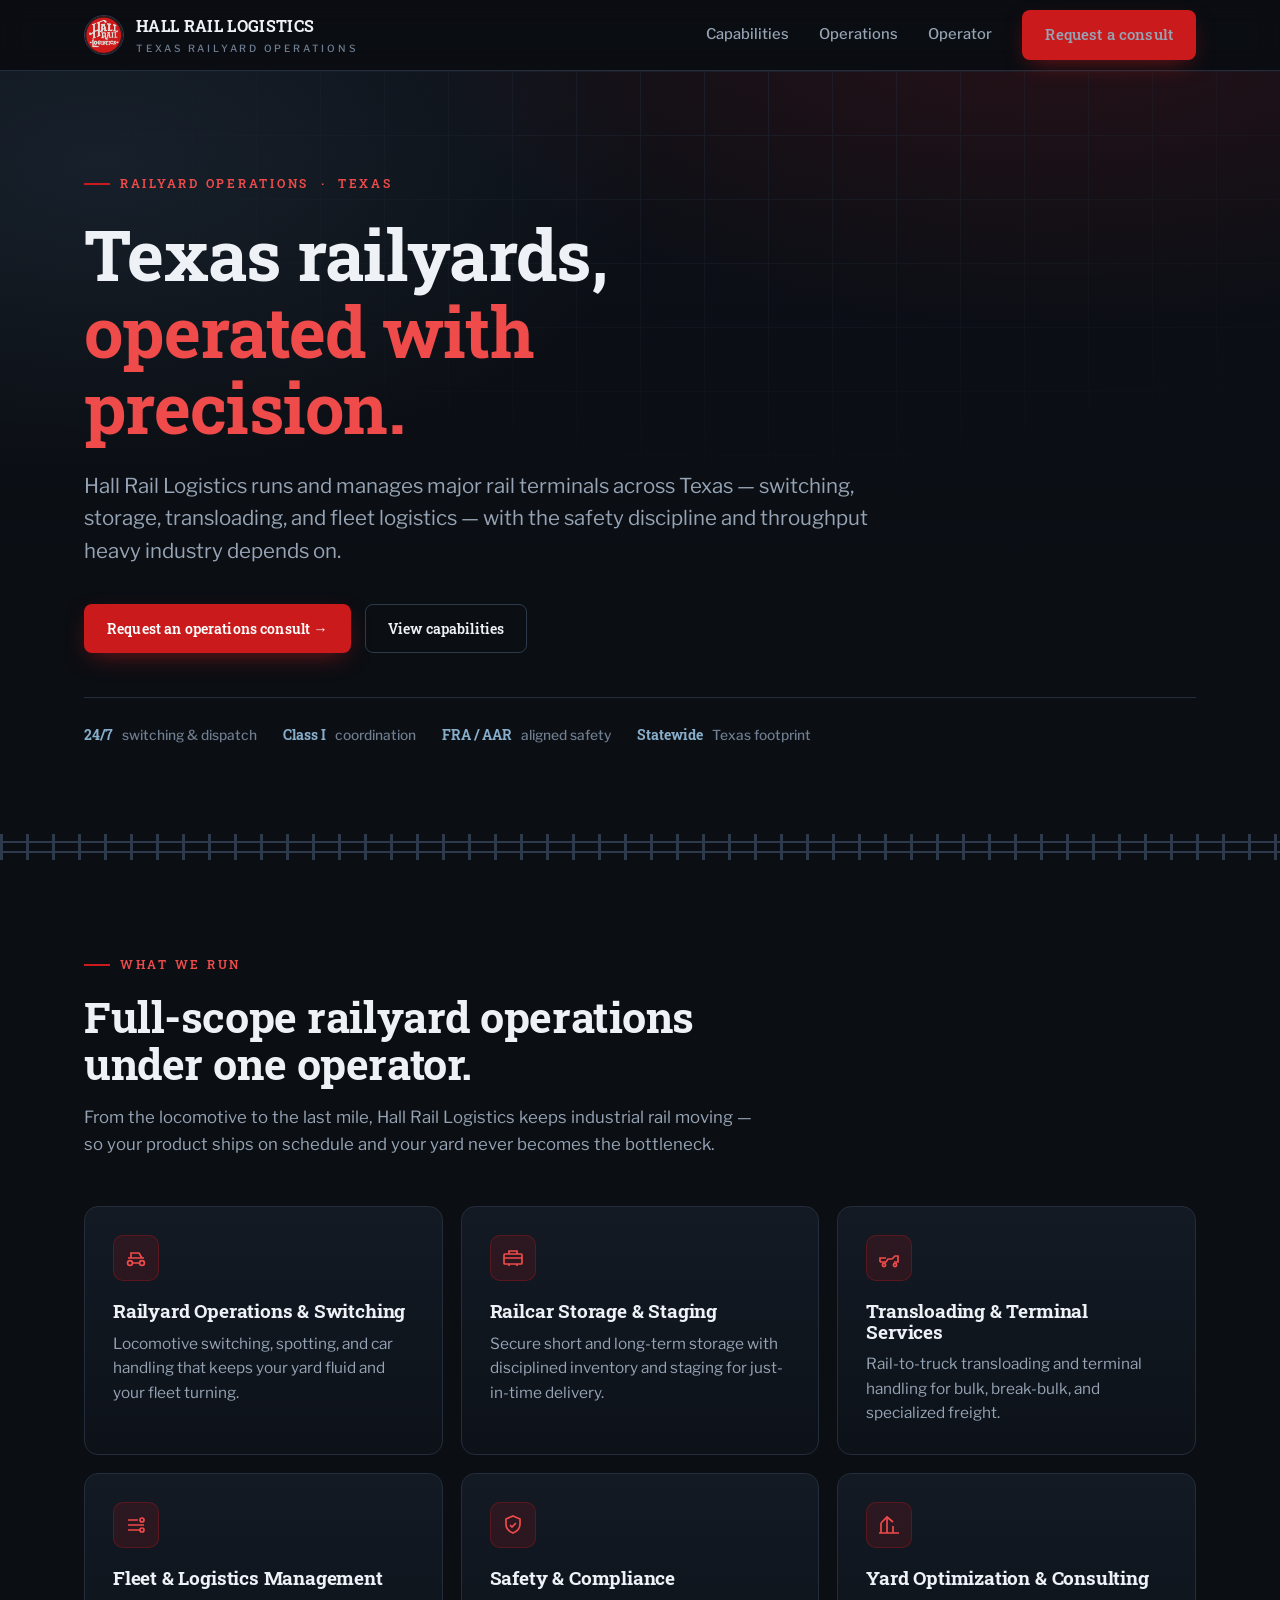
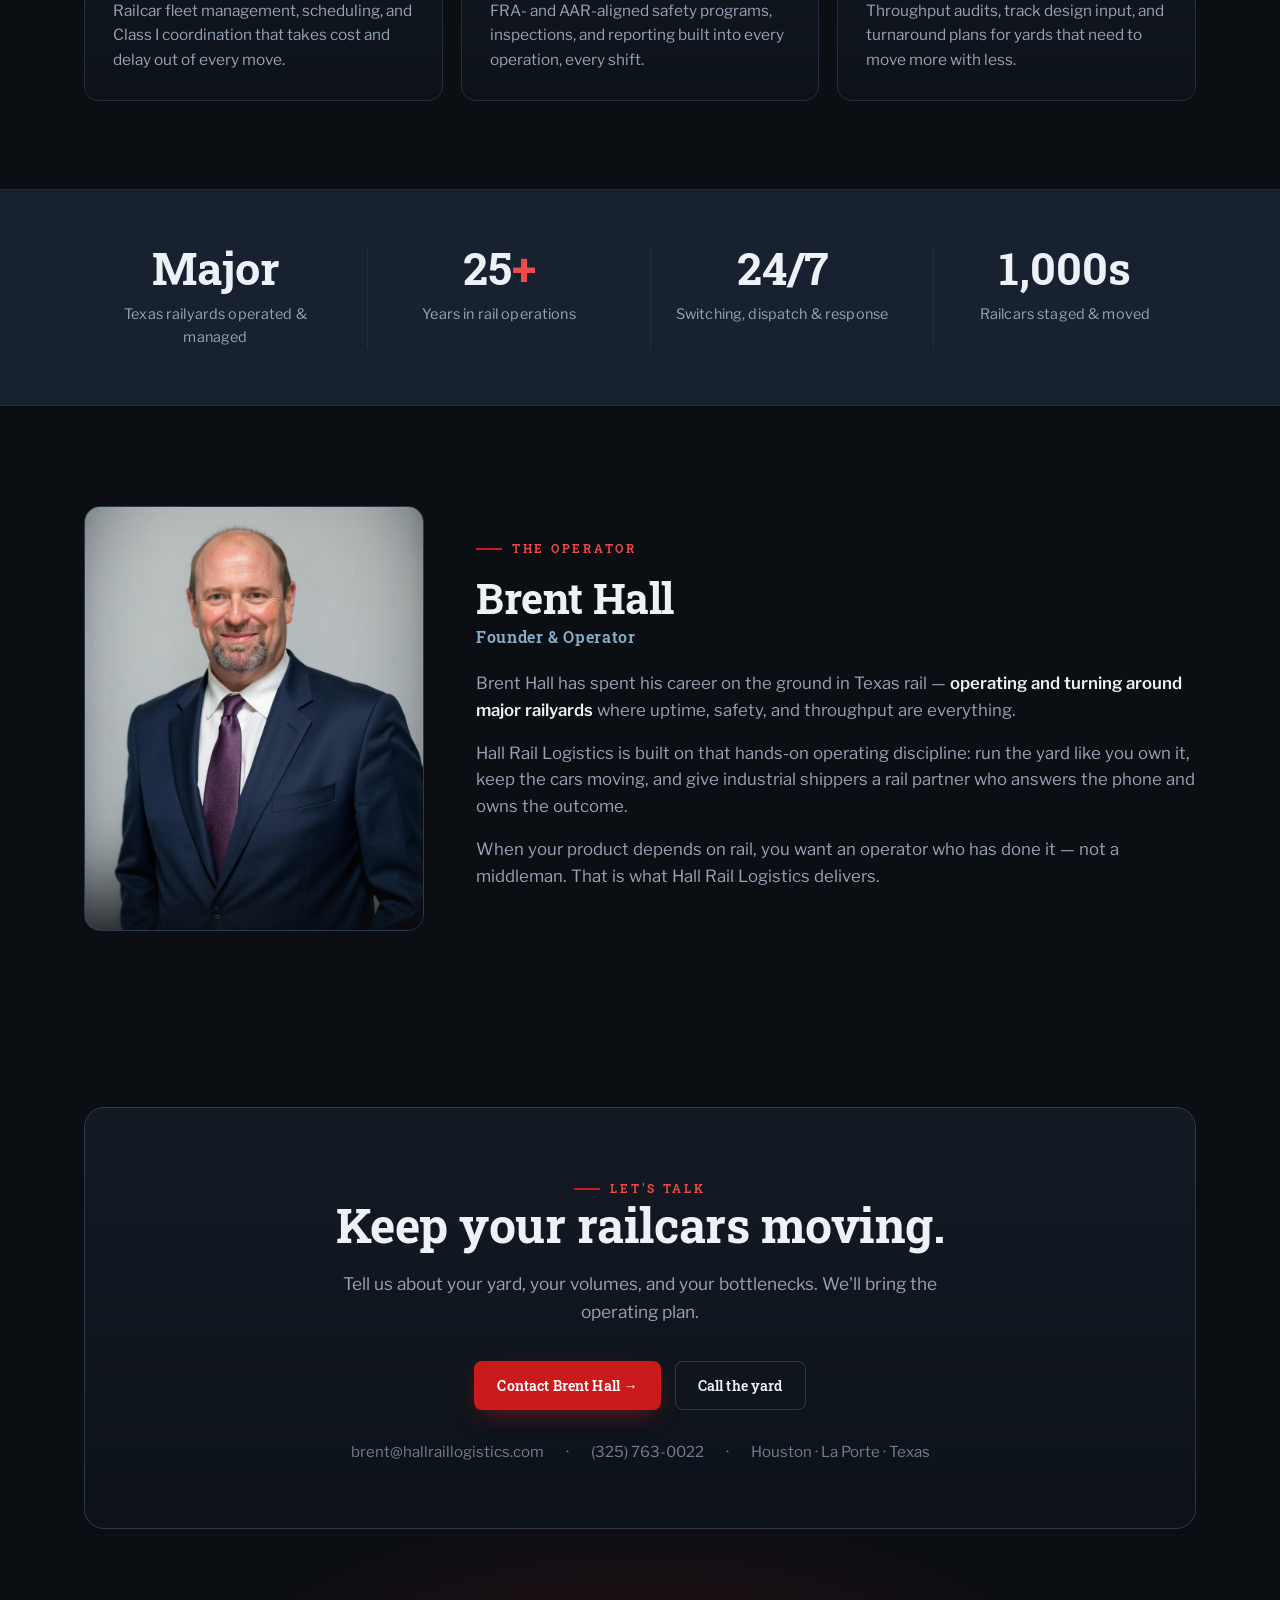
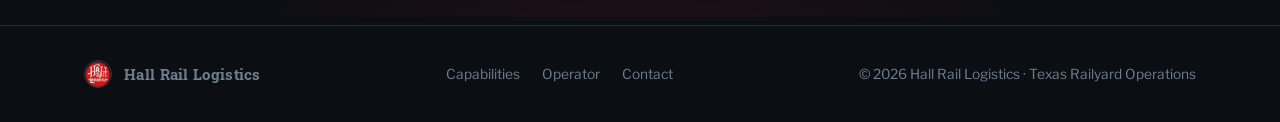
==== commit 3e276f04: "Remove hero badge and portrait name tag; add real phone number Co-Authored-By: Claude Opus 4.8 <nore" ====
--- a/index.html
+++ b/index.html
@@ -46,8 +46,6 @@
   .nav-inner{display:flex;align-items:center;justify-content:space-between;height:70px}
   .brand{display:flex;align-items:center;gap:12px;font-family:var(--display);font-weight:700;letter-spacing:.02em;font-size:1.02rem}
   .brand .mark{width:40px;height:40px;flex:none;border-radius:50%;object-fit:cover;border:1px solid var(--line-2)}
-  .hero-badge{position:absolute;right:24px;top:42%;transform:translateY(-50%);width:290px;border-radius:50%;border:1px solid var(--line-2);box-shadow:0 44px 90px -35px rgba(202,26,27,.5)}
-  @media(max-width:1080px){.hero-badge{display:none}}
   .brand small{display:block;font-family:var(--body);font-weight:500;font-size:.62rem;letter-spacing:.28em;color:var(--muted-2);text-transform:uppercase;margin-top:2px}
   .nav-links{display:flex;align-items:center;gap:30px}
   .nav-links a{font-size:.92rem;color:var(--muted);font-weight:500;transition:color .2s}
@@ -83,7 +81,7 @@
   .hero .wrap{position:relative;z-index:1}
   .hero h1{font-size:clamp(2.4rem,6vw,4.35rem);margin:22px 0 0;max-width:16ch}
   .hero h1 .hl{color:var(--accent-2)}
-  .hero p.lead{font-size:clamp(1.05rem,2.2vw,1.28rem);color:var(--muted);max-width:52ch;margin:24px 0 0}
+  .hero p.lead{font-size:clamp(1.05rem,2.2vw,1.28rem);color:var(--muted);max-width:60ch;margin:24px 0 0}
   .hero-cta{display:flex;gap:14px;flex-wrap:wrap;margin-top:36px}
   .hero-badges{display:flex;gap:26px;flex-wrap:wrap;margin-top:44px;padding-top:26px;border-top:1px solid var(--line)}
   .hero-badges div{font-size:.86rem;color:var(--muted-2);display:flex;align-items:center;gap:9px;font-weight:500}
@@ -202,7 +200,6 @@
   <!-- HERO -->
   <section class="hero">
     <div class="wrap">
-      <img class="hero-badge" src="logo.png" alt="Hall Rail Logistics badge" />
       <span class="eyebrow reveal">Railyard Operations &nbsp;·&nbsp; Texas</span>
       <h1 class="reveal">Texas railyards, <span class="hl">operated with precision.</span></h1>
       <p class="lead reveal">Hall Rail Logistics runs and manages major rail terminals across Texas — switching, storage, transloading, and fleet logistics — with the safety discipline and throughput heavy industry depends on.</p>
@@ -283,7 +280,6 @@
         <div class="portrait reveal">
           <img src="brent-hall.jpg" alt="Brent Hall, Founder &amp; Operator of Hall Rail Logistics"
                onerror="this.style.display='none';this.parentElement.classList.add('noimg')" />
-          <span class="tag">Brent Hall</span>
         </div>
         <div class="about-body reveal">
           <span class="eyebrow">The operator</span>
@@ -306,12 +302,12 @@
         <p>Tell us about your yard, your volumes, and your bottlenecks. We'll bring the operating plan.</p>
         <div class="hero-cta">
           <a class="btn btn-primary" href="mailto:brent@hallraillogistics.com">Contact Brent Hall →</a>
-          <a class="btn btn-ghost" href="tel:+17130000000">Call the yard</a>
+          <a class="btn btn-ghost" href="tel:+13257630022">Call the yard</a>
         </div>
         <div class="meta">
           <a href="mailto:brent@hallraillogistics.com">brent@hallraillogistics.com</a>
           <span>·</span>
-          <a href="tel:+17130000000">(713) 000-0000</a>
+          <a href="tel:+13257630022">(325) 763-0022</a>
           <span>·</span>
           <span>Houston · La Porte · Texas</span>
         </div>
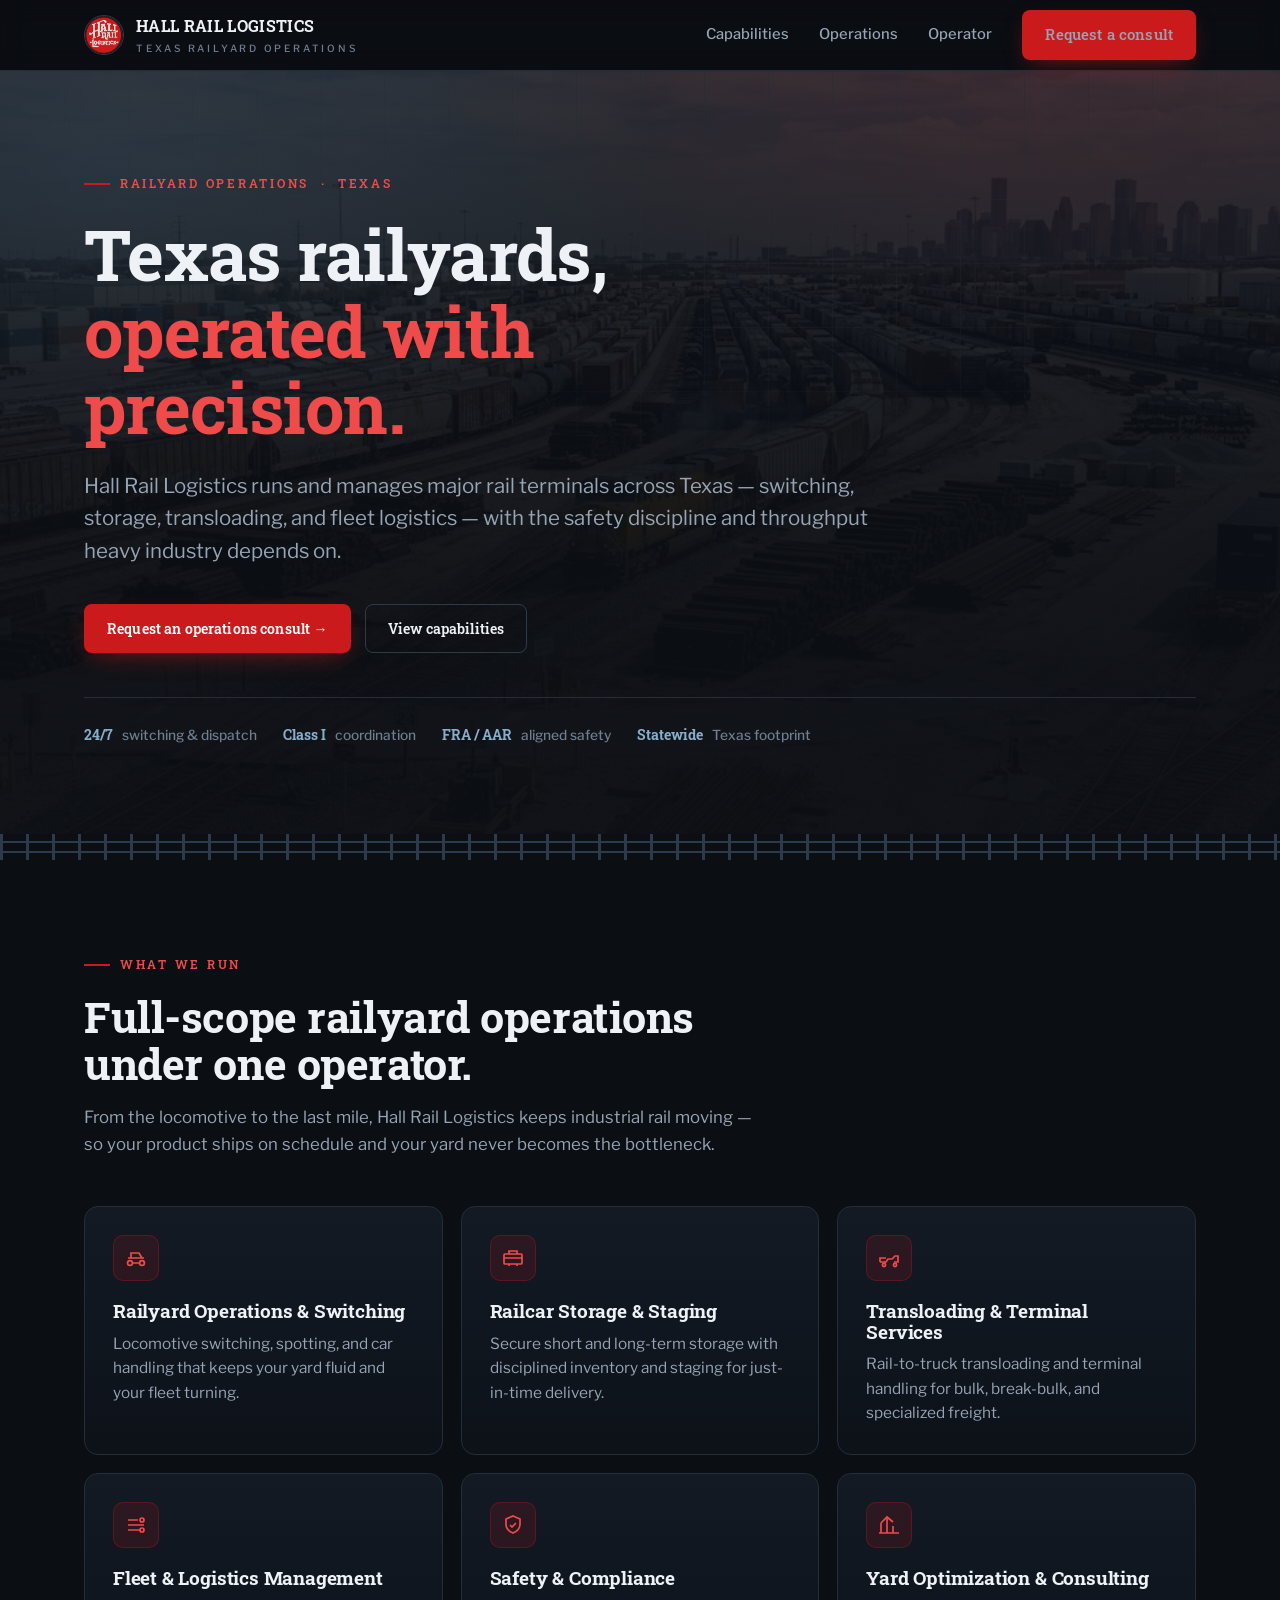
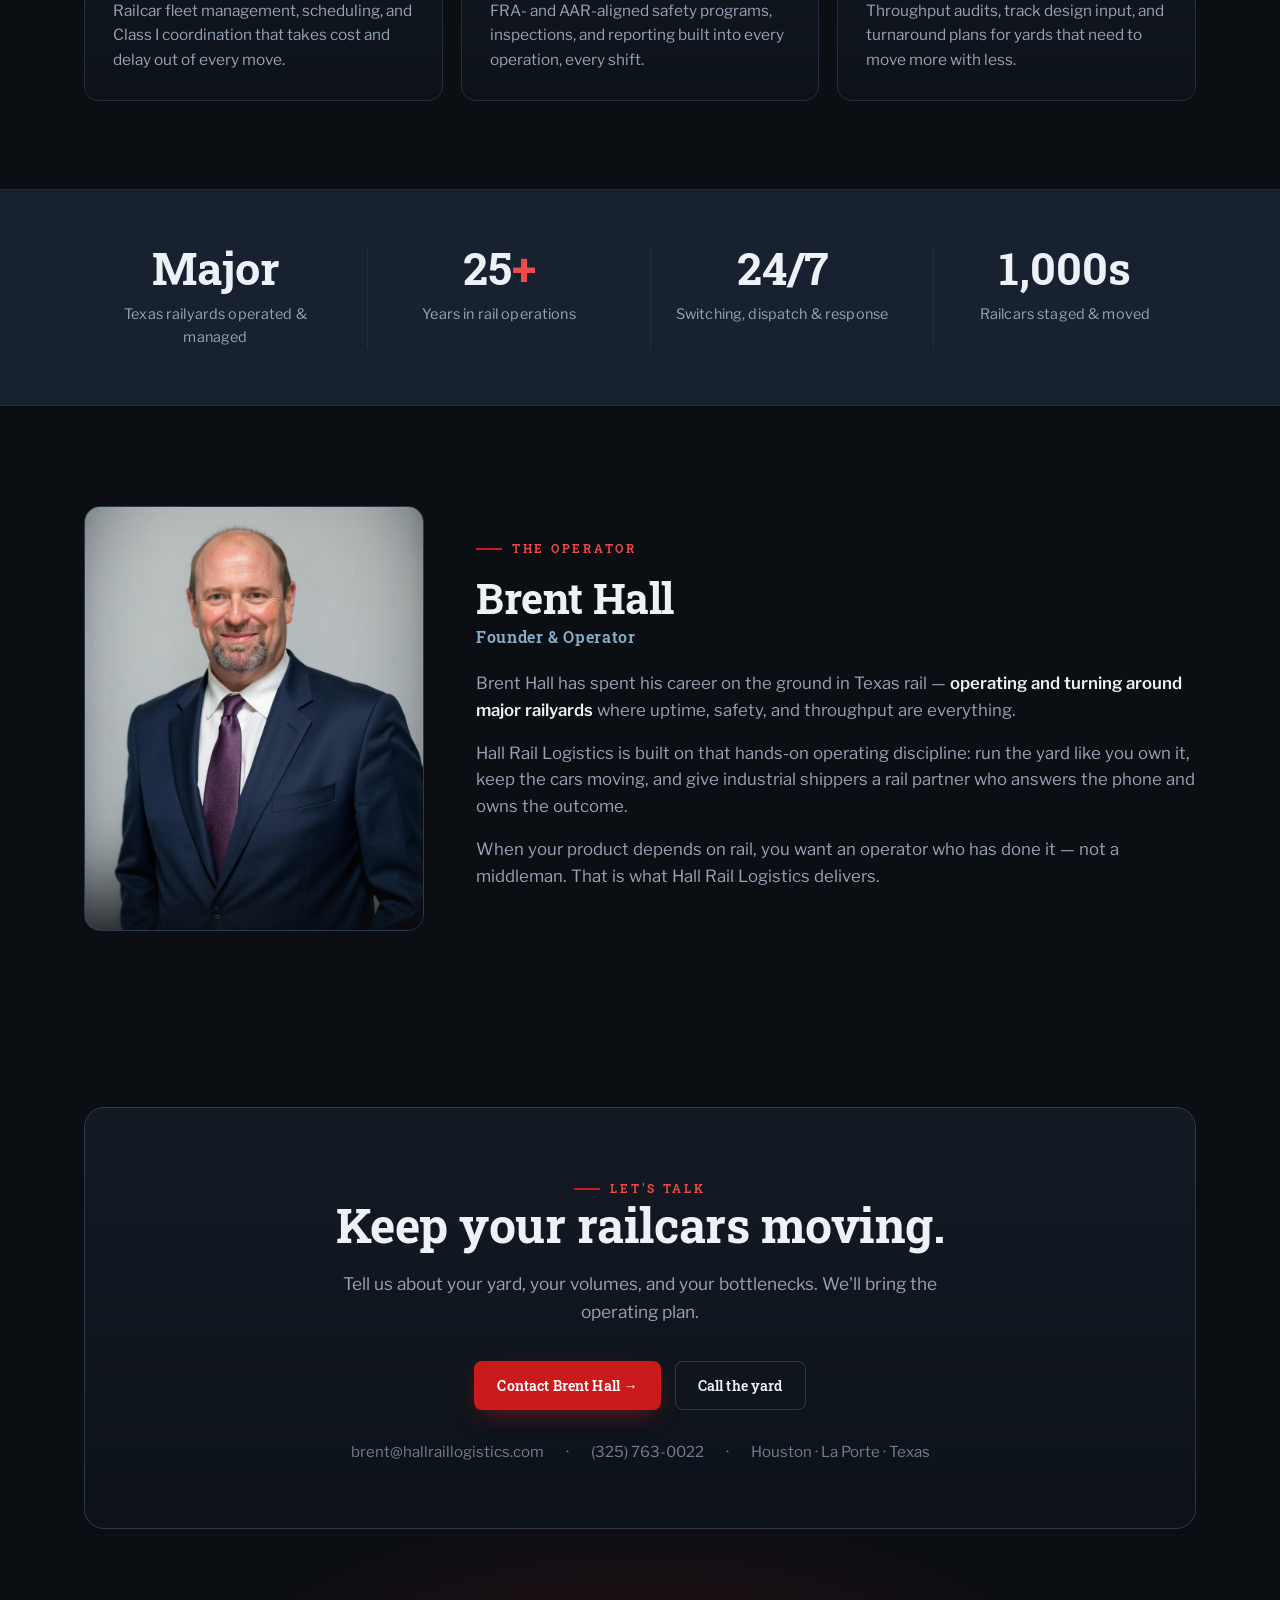
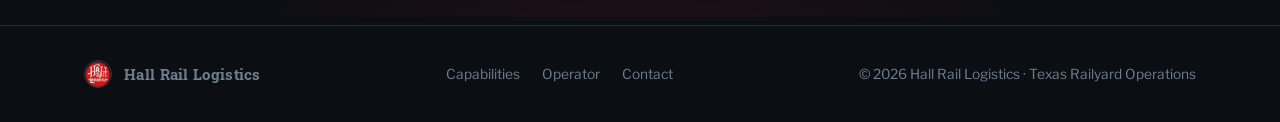
==== commit 6edd0b05: "Add faint railyard photo behind hero gradient Co-Authored-By: Claude Opus 4.8 <noreply@anthropic.com" ====
--- a/index.html
+++ b/index.html
@@ -69,7 +69,8 @@
     background:
       radial-gradient(1100px 520px at 82% -8%, rgba(202,26,27,.14), transparent 60%),
       radial-gradient(900px 500px at 8% 12%, rgba(91,134,168,.14), transparent 62%),
-      linear-gradient(180deg,#0c1017,#0b0e13 70%);
+      linear-gradient(180deg, rgba(12,16,23,.86), rgba(11,14,19,.97) 78%),
+      url('hero-bg.jpg') center 35%/cover no-repeat;
   }
   .hero::after{ /* faint engineering grid */
     content:"";position:absolute;inset:0;z-index:0;opacity:.5;
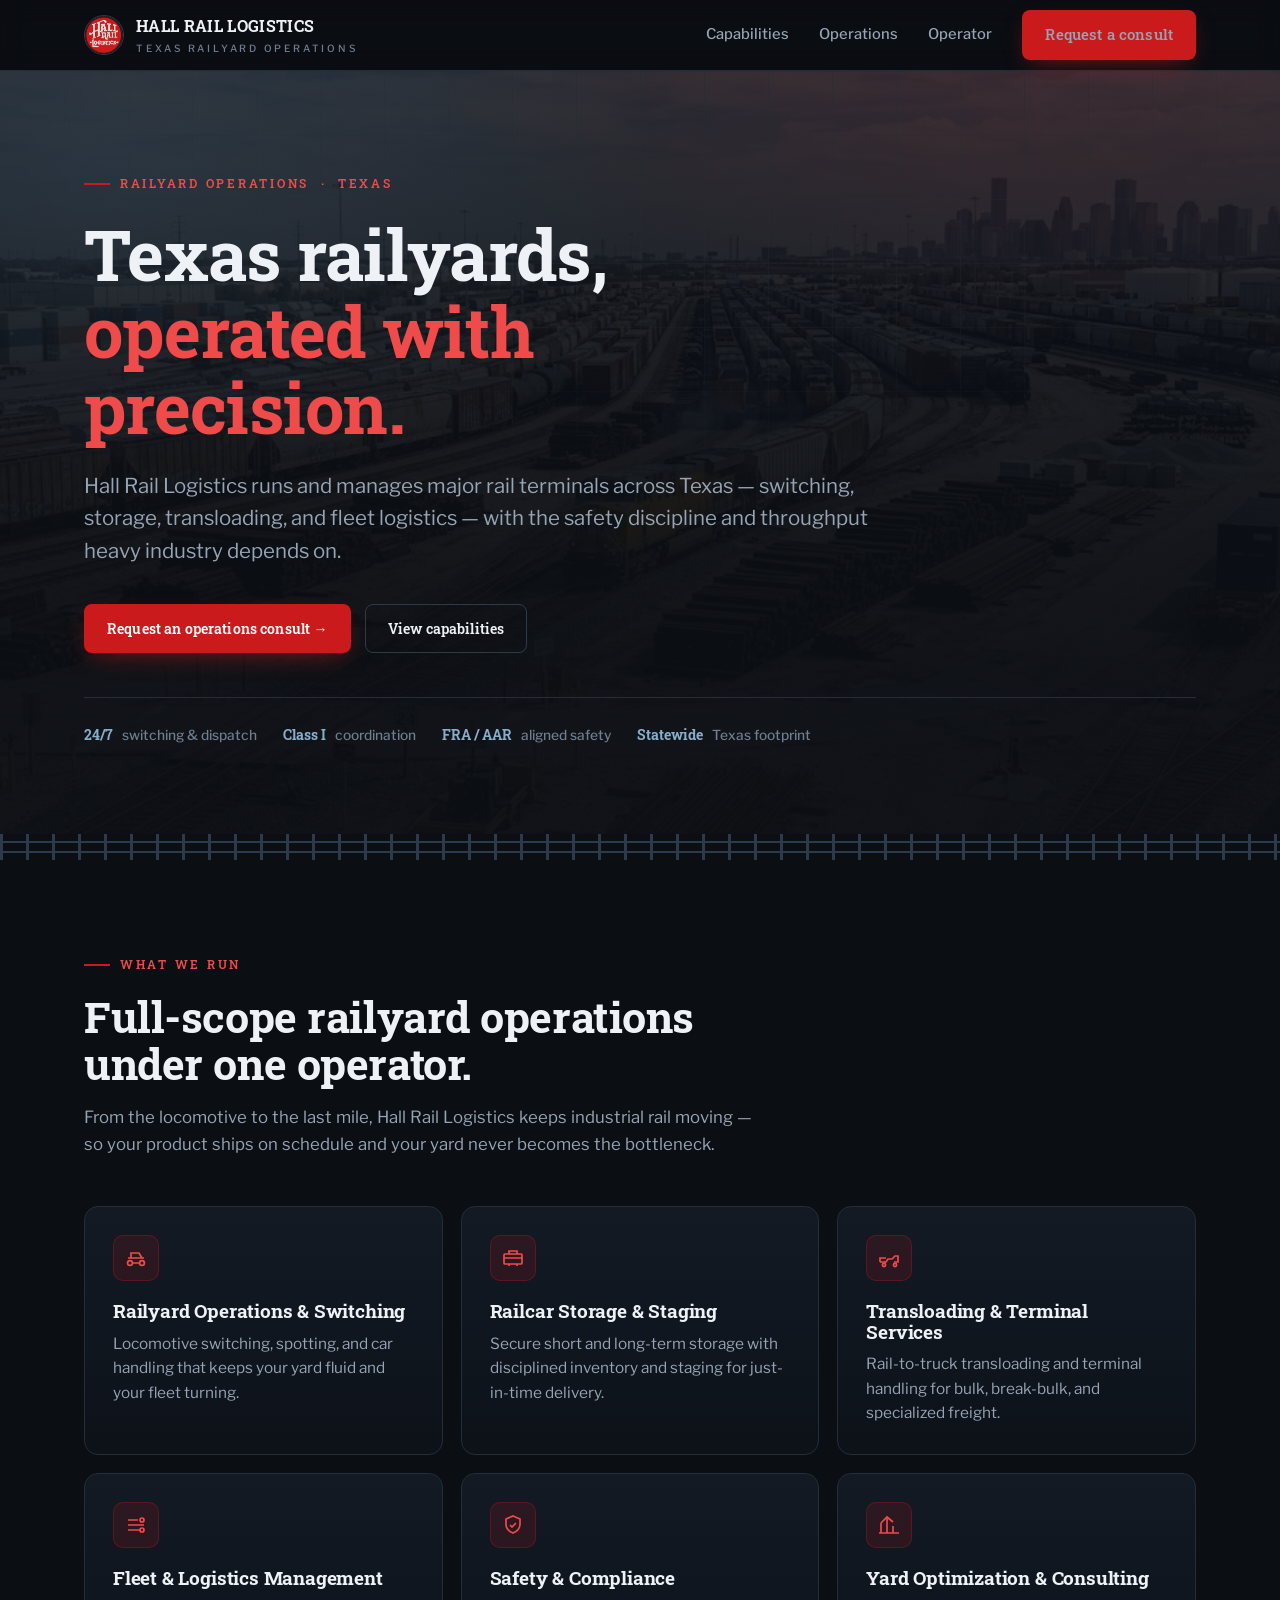
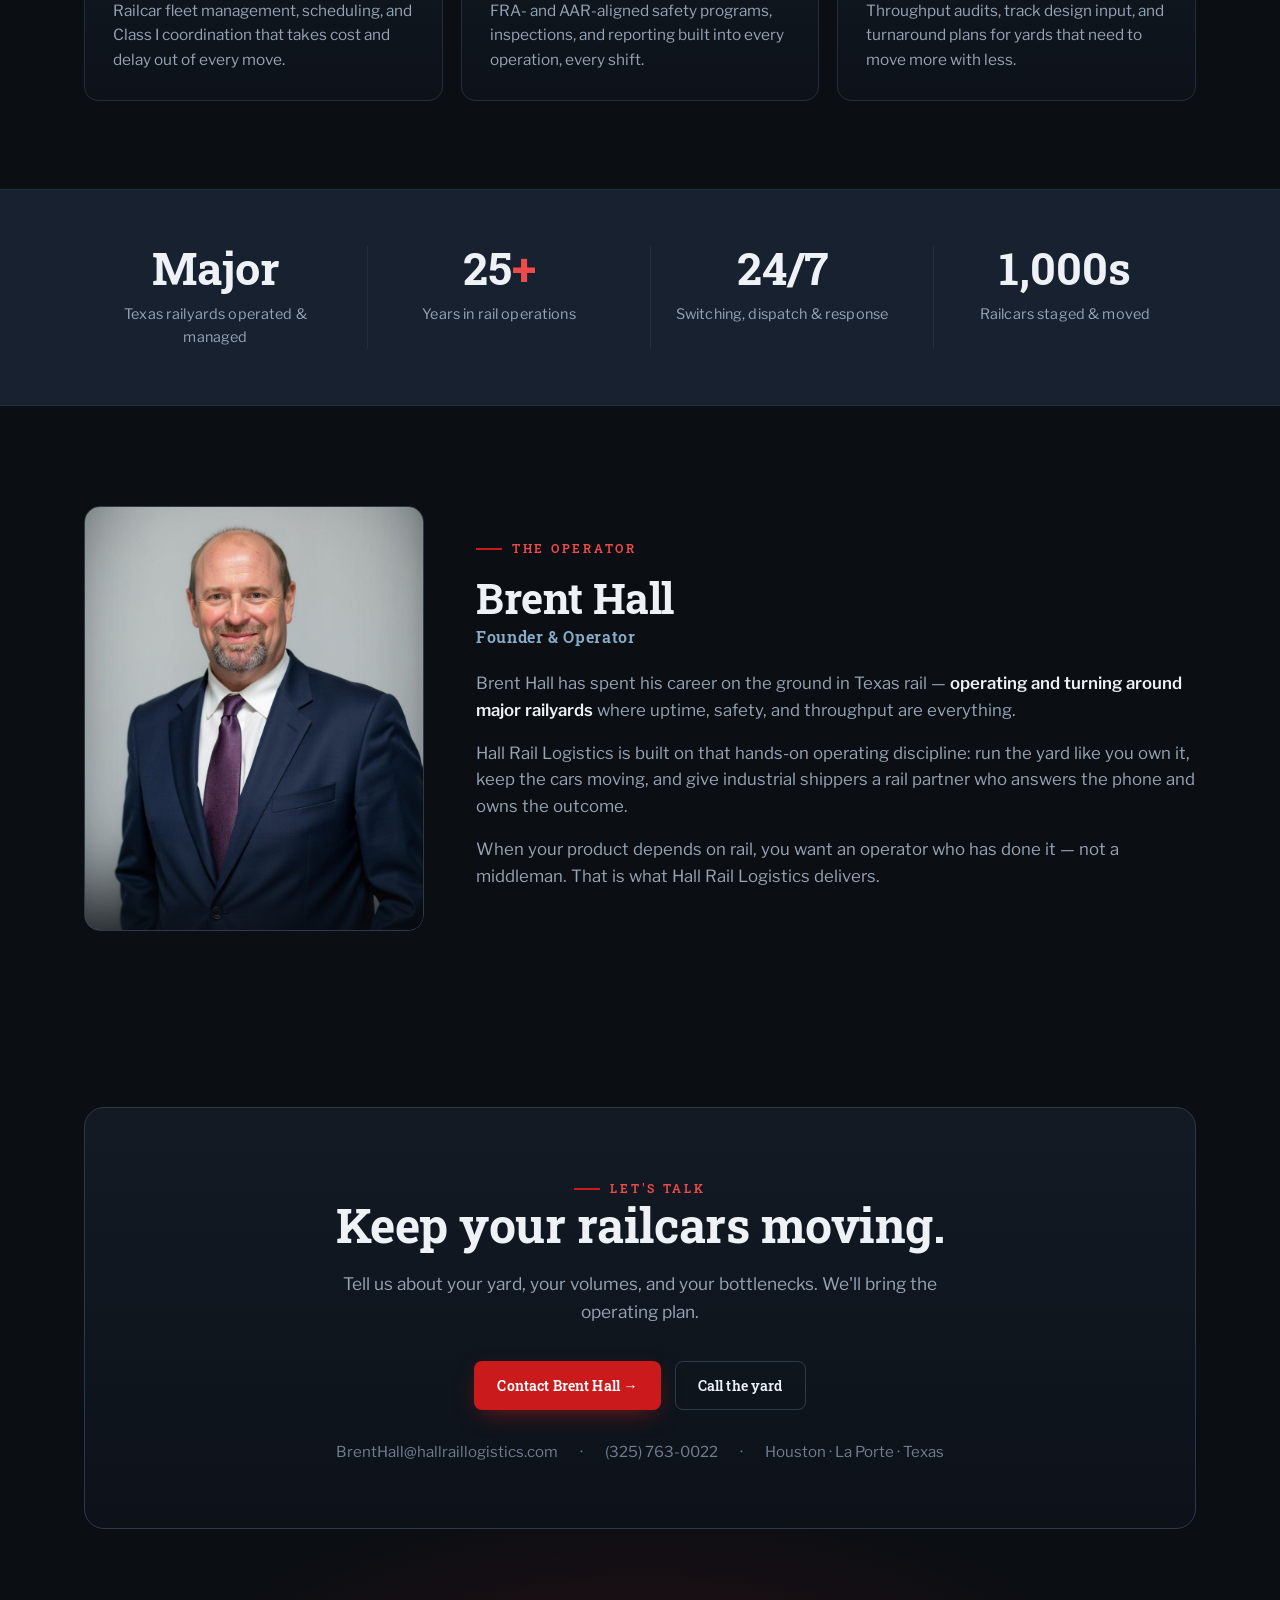
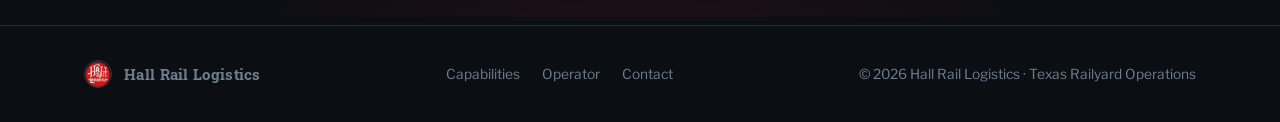
==== commit 0377a69b: "Update contact email to BrentHall@hallraillogistics.com Co-Authored-By: Claude Opus 4.8 <noreply@ant" ====
--- a/index.html
+++ b/index.html
@@ -302,11 +302,11 @@
         <h2>Keep your railcars moving.</h2>
         <p>Tell us about your yard, your volumes, and your bottlenecks. We'll bring the operating plan.</p>
         <div class="hero-cta">
-          <a class="btn btn-primary" href="mailto:brent@hallraillogistics.com">Contact Brent Hall →</a>
+          <a class="btn btn-primary" href="mailto:BrentHall@hallraillogistics.com">Contact Brent Hall →</a>
           <a class="btn btn-ghost" href="tel:+13257630022">Call the yard</a>
         </div>
         <div class="meta">
-          <a href="mailto:brent@hallraillogistics.com">brent@hallraillogistics.com</a>
+          <a href="mailto:BrentHall@hallraillogistics.com">BrentHall@hallraillogistics.com</a>
           <span>·</span>
           <a href="tel:+13257630022">(325) 763-0022</a>
           <span>·</span>
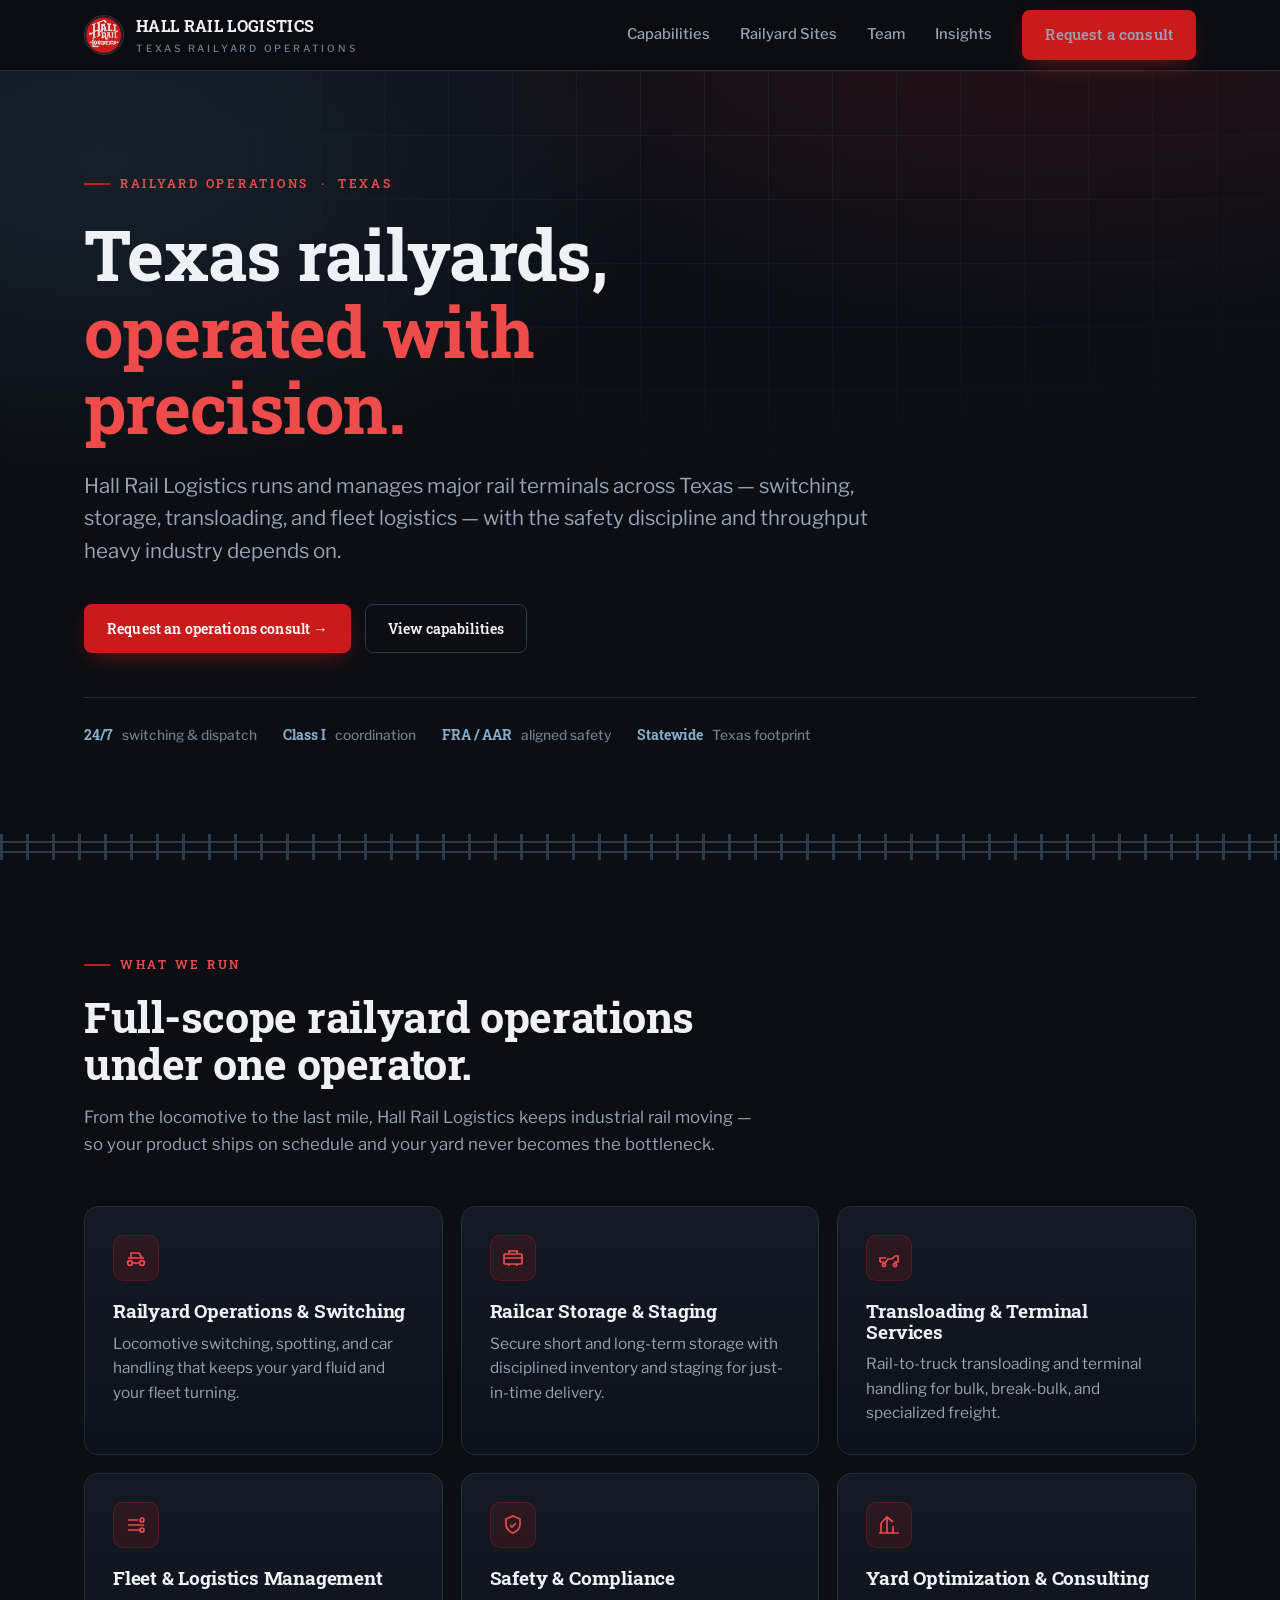
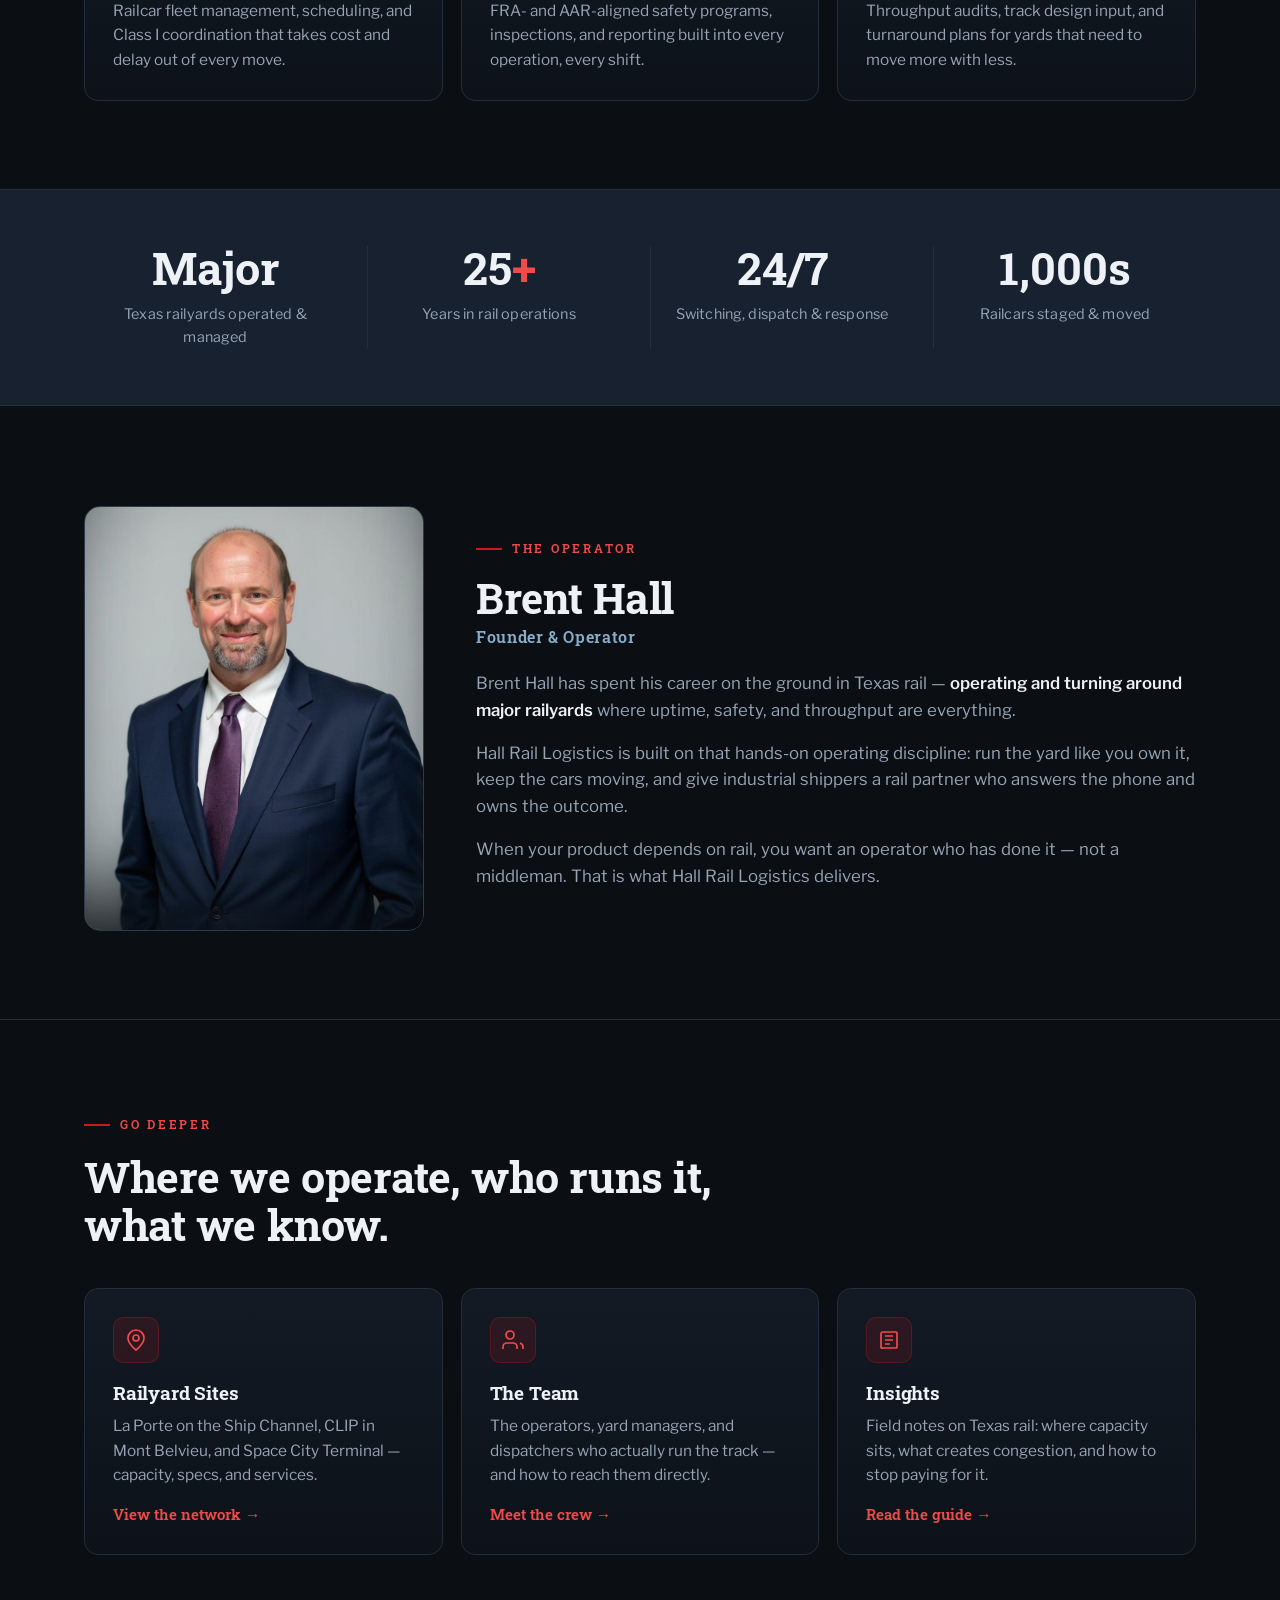
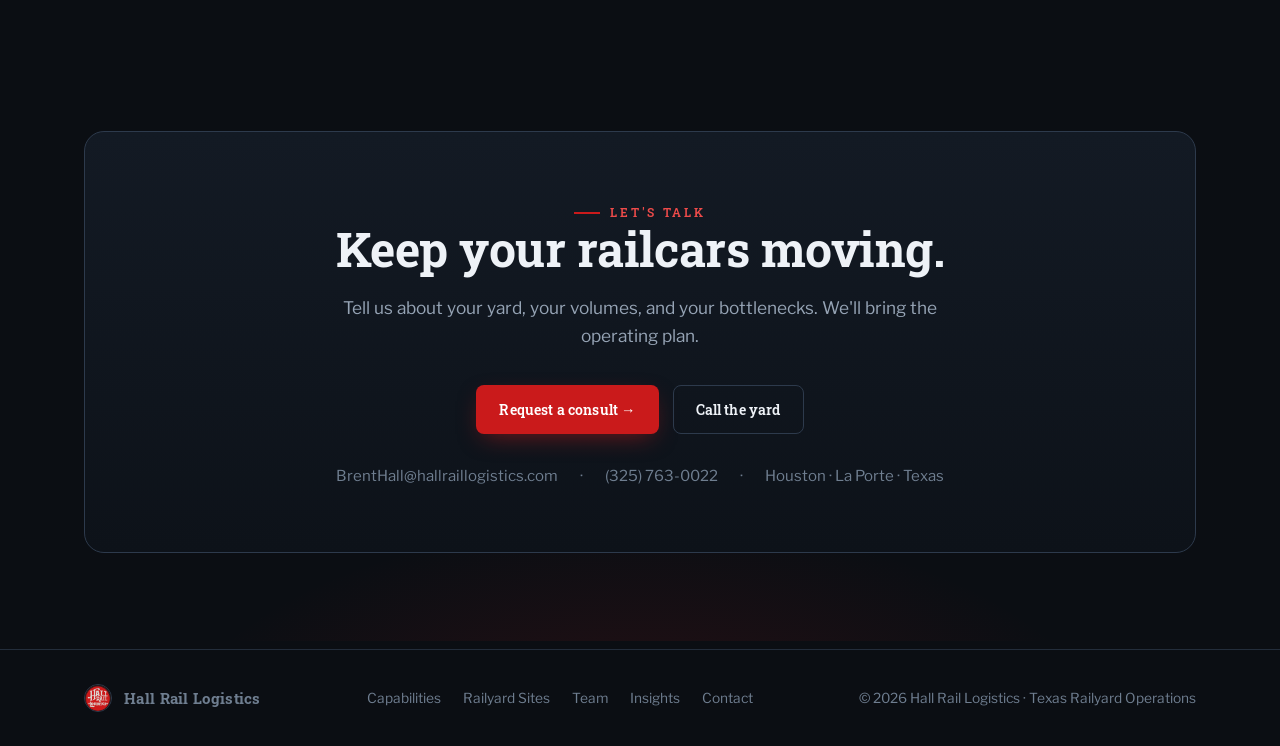
==== commit 41521d8f: "Expand site: railyard sites, team, contact, and insights pages - Extract shared branding CSS to asse" ====
--- a/index.html
+++ b/index.html
@@ -9,174 +9,7 @@
 <link rel="preconnect" href="https://fonts.googleapis.com" />
 <link rel="preconnect" href="https://fonts.gstatic.com" crossorigin />
 <link href="https://fonts.googleapis.com/css2?family=Libre+Franklin:wght@400;500;600;700&family=Roboto+Slab:wght@500;600;700;800&display=swap" rel="stylesheet" />
-<style>
-  :root{
-    --bg:#0b0e13; --bg-2:#0d1219; --panel:#131a24; --panel-2:#182130;
-    --line:#232d3b; --line-2:#2d3a4c;
-    --text:#eef2f7; --muted:#96a4b5; --muted-2:#6f7e90;
-    --accent:#ca1a1b; --accent-2:#ee4b4a; --accent-soft:rgba(202,26,27,.14);
-    --steel:#5b86a8; --steel-2:#87aecb;
-    --display:'Roboto Slab',Georgia,'Times New Roman',serif;
-    --body:'Libre Franklin',ui-sans-serif,system-ui,-apple-system,'Segoe UI',Roboto,sans-serif;
-    --maxw:1160px;
-  }
-  *{box-sizing:border-box;margin:0;padding:0}
-  html{scroll-behavior:smooth}
-  body{
-    font-family:var(--body); color:var(--text); background:var(--bg);
-    line-height:1.6; -webkit-font-smoothing:antialiased; overflow-x:hidden;
-  }
-  a{color:inherit;text-decoration:none}
-  img{max-width:100%;display:block}
-  .wrap{max-width:var(--maxw);margin:0 auto;padding:0 24px}
-  .eyebrow{
-    font-family:var(--display); font-size:.78rem; font-weight:600;
-    letter-spacing:.22em; text-transform:uppercase; color:var(--accent-2);
-    display:inline-flex; align-items:center; gap:10px;
-  }
-  .eyebrow::before{content:"";width:26px;height:2px;background:var(--accent);display:inline-block}
-  h1,h2,h3{font-family:var(--display);font-weight:700;line-height:1.1;letter-spacing:-.01em}
-
-  /* NAV */
-  header.nav{
-    position:sticky;top:0;z-index:50;
-    background:rgba(11,14,19,.78);backdrop-filter:blur(12px);
-    border-bottom:1px solid var(--line);
-  }
-  .nav-inner{display:flex;align-items:center;justify-content:space-between;height:70px}
-  .brand{display:flex;align-items:center;gap:12px;font-family:var(--display);font-weight:700;letter-spacing:.02em;font-size:1.02rem}
-  .brand .mark{width:40px;height:40px;flex:none;border-radius:50%;object-fit:cover;border:1px solid var(--line-2)}
-  .brand small{display:block;font-family:var(--body);font-weight:500;font-size:.62rem;letter-spacing:.28em;color:var(--muted-2);text-transform:uppercase;margin-top:2px}
-  .nav-links{display:flex;align-items:center;gap:30px}
-  .nav-links a{font-size:.92rem;color:var(--muted);font-weight:500;transition:color .2s}
-  .nav-links a:hover{color:var(--text)}
-  .btn{
-    font-family:var(--display);font-weight:600;font-size:.9rem;letter-spacing:.01em;
-    padding:12px 22px;border-radius:8px;display:inline-flex;align-items:center;gap:9px;
-    cursor:pointer;transition:transform .15s ease, background .2s, box-shadow .2s;border:1px solid transparent;white-space:nowrap;
-  }
-  .btn-primary{background:var(--accent);color:#fff;box-shadow:0 8px 24px -8px rgba(202,26,27,.6)}
-  .btn-primary:hover{background:var(--accent-2);transform:translateY(-2px)}
-  .btn-ghost{background:transparent;color:var(--text);border-color:var(--line-2)}
-  .btn-ghost:hover{border-color:var(--steel);color:var(--steel-2)}
-  .nav-toggle{display:none;background:none;border:1px solid var(--line-2);border-radius:8px;padding:8px;cursor:pointer}
-  .nav-toggle span{display:block;width:20px;height:2px;background:var(--text);margin:4px 0}
-
-  /* HERO */
-  .hero{position:relative;padding:96px 0 88px;overflow:hidden}
-  .hero::before{
-    content:"";position:absolute;inset:0;z-index:0;
-    background:
-      radial-gradient(1100px 520px at 82% -8%, rgba(202,26,27,.14), transparent 60%),
-      radial-gradient(900px 500px at 8% 12%, rgba(91,134,168,.14), transparent 62%),
-      linear-gradient(180deg, rgba(12,16,23,.86), rgba(11,14,19,.97) 78%),
-      url('hero-bg.jpg') center 35%/cover no-repeat;
-  }
-  .hero::after{ /* faint engineering grid */
-    content:"";position:absolute;inset:0;z-index:0;opacity:.5;
-    background-image:linear-gradient(var(--line) 1px,transparent 1px),linear-gradient(90deg,var(--line) 1px,transparent 1px);
-    background-size:64px 64px;
-    -webkit-mask-image:radial-gradient(1000px 600px at 60% 0%,#000,transparent 75%);
-            mask-image:radial-gradient(1000px 600px at 60% 0%,#000,transparent 75%);
-  }
-  .hero .wrap{position:relative;z-index:1}
-  .hero h1{font-size:clamp(2.4rem,6vw,4.35rem);margin:22px 0 0;max-width:16ch}
-  .hero h1 .hl{color:var(--accent-2)}
-  .hero p.lead{font-size:clamp(1.05rem,2.2vw,1.28rem);color:var(--muted);max-width:60ch;margin:24px 0 0}
-  .hero-cta{display:flex;gap:14px;flex-wrap:wrap;margin-top:36px}
-  .hero-badges{display:flex;gap:26px;flex-wrap:wrap;margin-top:44px;padding-top:26px;border-top:1px solid var(--line)}
-  .hero-badges div{font-size:.86rem;color:var(--muted-2);display:flex;align-items:center;gap:9px;font-weight:500}
-  .hero-badges b{color:var(--steel-2);font-family:var(--display)}
-
-  /* TRACK DIVIDER */
-  .track{height:26px;position:relative;margin:0;background:var(--bg)}
-  .track::before,.track::after{content:"";position:absolute;left:0;right:0;height:2px;background:var(--line-2)}
-  .track::before{top:7px}.track::after{bottom:7px}
-  .track i{position:absolute;top:0;bottom:0;left:0;right:0;
-    background-image:repeating-linear-gradient(90deg,var(--line-2) 0 3px,transparent 3px 26px)}
-
-  section{position:relative}
-  .section-pad{padding:88px 0}
-  .section-head{max-width:62ch}
-  .section-head h2{font-size:clamp(1.8rem,4vw,2.7rem);margin:18px 0 0}
-  .section-head p{color:var(--muted);margin-top:16px;font-size:1.05rem}
-
-  /* CAPABILITIES */
-  .cap-grid{display:grid;grid-template-columns:repeat(3,1fr);gap:18px;margin-top:48px}
-  .card{
-    background:linear-gradient(180deg,var(--panel),var(--bg-2));
-    border:1px solid var(--line);border-radius:14px;padding:28px;
-    transition:transform .18s ease,border-color .2s,box-shadow .2s;position:relative;overflow:hidden;
-  }
-  .card::before{content:"";position:absolute;left:0;top:0;height:100%;width:3px;background:var(--accent);transform:scaleY(0);transform-origin:top;transition:transform .25s ease}
-  .card:hover{transform:translateY(-4px);border-color:var(--line-2);box-shadow:0 24px 50px -30px rgba(0,0,0,.8)}
-  .card:hover::before{transform:scaleY(1)}
-  .card .ico{width:46px;height:46px;border-radius:10px;background:var(--accent-soft);border:1px solid rgba(202,26,27,.3);display:grid;place-items:center;margin-bottom:20px}
-  .card .ico svg{width:24px;height:24px;stroke:var(--accent-2);fill:none;stroke-width:1.7}
-  .card h3{font-size:1.18rem;margin-bottom:10px}
-  .card p{color:var(--muted);font-size:.96rem}
-
-  /* STATS */
-  .stats{background:var(--panel-2);border-top:1px solid var(--line);border-bottom:1px solid var(--line)}
-  .stats-grid{display:grid;grid-template-columns:repeat(4,1fr);gap:20px;padding:56px 0}
-  .stat{text-align:center;padding:0 12px}
-  .stat .num{font-family:var(--display);font-weight:700;font-size:clamp(2rem,4vw,2.8rem);color:var(--text);line-height:1}
-  .stat .num span{color:var(--accent-2)}
-  .stat .lbl{color:var(--muted);font-size:.9rem;margin-top:12px;letter-spacing:.01em}
-  .stat + .stat{border-left:1px solid var(--line)}
-
-  /* ABOUT */
-  .about-grid{display:grid;grid-template-columns:340px 1fr;gap:52px;align-items:center;margin-top:12px}
-  .portrait{position:relative;border-radius:16px;overflow:hidden;border:1px solid var(--line-2);background:linear-gradient(160deg,var(--panel),#0a0d12);aspect-ratio:4/5}
-  .portrait img{width:100%;height:100%;object-fit:cover;object-position:center top}
-  .portrait::after{content:"";position:absolute;inset:0;box-shadow:inset 0 -70px 90px -40px rgba(11,14,19,.9);pointer-events:none}
-  .portrait.noimg{display:grid;place-items:center}
-  .portrait.noimg::before{content:"BH";font-family:var(--display);font-weight:700;font-size:4rem;color:var(--line-2)}
-  .portrait .tag{position:absolute;left:16px;bottom:14px;z-index:2;font-family:var(--display);font-weight:600;font-size:.82rem;letter-spacing:.16em;text-transform:uppercase;color:var(--accent-2)}
-  .about-body h2{font-size:clamp(1.9rem,4vw,2.6rem);margin:16px 0 4px}
-  .about-body .role{color:var(--steel-2);font-family:var(--display);font-weight:600;letter-spacing:.04em;margin-bottom:20px}
-  .about-body p{color:var(--muted);font-size:1.05rem;margin-bottom:16px}
-  .about-body p strong{color:var(--text);font-weight:600}
-
-  /* CONTACT */
-  .contact{position:relative;overflow:hidden}
-  .contact::before{content:"";position:absolute;inset:0;background:radial-gradient(800px 400px at 50% 120%,rgba(202,26,27,.16),transparent 60%)}
-  .contact .inner{position:relative;text-align:center;border:1px solid var(--line-2);border-radius:20px;background:linear-gradient(180deg,var(--panel),var(--bg-2));padding:64px 32px}
-  .contact h2{font-size:clamp(2rem,4.6vw,3rem)}
-  .contact p{color:var(--muted);max-width:52ch;margin:18px auto 0;font-size:1.08rem}
-  .contact .hero-cta{justify-content:center}
-  .contact .meta{margin-top:30px;color:var(--muted-2);font-size:.94rem;display:flex;gap:22px;justify-content:center;flex-wrap:wrap}
-  .contact .meta a:hover{color:var(--steel-2)}
-
-  /* FOOTER */
-  footer{border-top:1px solid var(--line);padding:34px 0;margin-top:8px}
-  .foot-inner{display:flex;align-items:center;justify-content:space-between;gap:20px;flex-wrap:wrap;color:var(--muted-2);font-size:.86rem}
-  .foot-inner .brand{font-size:.95rem}
-  .foot-links{display:flex;gap:22px}
-  .foot-links a:hover{color:var(--text)}
-
-  /* reveal */
-  .reveal{opacity:0;transform:translateY(18px);transition:opacity .6s ease,transform .6s ease}
-  .reveal.in{opacity:1;transform:none}
-
-  @media(max-width:900px){
-    .cap-grid{grid-template-columns:repeat(2,1fr)}
-    .stats-grid{grid-template-columns:repeat(2,1fr);gap:36px 20px}
-    .stat:nth-child(3){border-left:0}
-    .about-grid{grid-template-columns:1fr;gap:32px}
-    .portrait{max-width:320px}
-  }
-  @media(max-width:680px){
-    .nav-links{position:fixed;inset:70px 0 auto 0;flex-direction:column;background:var(--bg-2);border-bottom:1px solid var(--line);padding:18px 24px;gap:18px;display:none}
-    .nav-links.open{display:flex}
-    .nav-links .btn{width:100%;justify-content:center}
-    .nav-toggle{display:block}
-    .cap-grid{grid-template-columns:1fr}
-    .stats-grid{grid-template-columns:1fr}
-    .stat + .stat{border-left:0;border-top:1px solid var(--line);padding-top:28px}
-    .hero-badges{gap:16px}
-  }
-</style>
+<link rel="stylesheet" href="assets/site.css" />
 </head>
 <body>
 
@@ -188,9 +21,10 @@
     </a>
     <nav class="nav-links" id="navlinks">
       <a href="#capabilities">Capabilities</a>
-      <a href="#operations">Operations</a>
-      <a href="#about">Operator</a>
-      <a class="btn btn-primary" href="#contact">Request a consult</a>
+      <a href="sites.html">Railyard Sites</a>
+      <a href="team.html">Team</a>
+      <a href="insights.html">Insights</a>
+      <a class="btn btn-primary" href="contact.html">Request a consult</a>
     </nav>
     <button class="nav-toggle" id="navtoggle" aria-label="Menu"><span></span><span></span><span></span></button>
   </div>
@@ -205,7 +39,7 @@
       <h1 class="reveal">Texas railyards, <span class="hl">operated with precision.</span></h1>
       <p class="lead reveal">Hall Rail Logistics runs and manages major rail terminals across Texas — switching, storage, transloading, and fleet logistics — with the safety discipline and throughput heavy industry depends on.</p>
       <div class="hero-cta reveal">
-        <a class="btn btn-primary" href="#contact">Request an operations consult →</a>
+        <a class="btn btn-primary" href="contact.html">Request an operations consult →</a>
         <a class="btn btn-ghost" href="#capabilities">View capabilities</a>
       </div>
       <div class="hero-badges reveal">
@@ -294,6 +128,36 @@
     </div>
   </section>
 
+  <!-- EXPLORE -->
+  <section class="section-pad" style="border-top:1px solid var(--line)">
+    <div class="wrap">
+      <div class="section-head reveal">
+        <span class="eyebrow">Go deeper</span>
+        <h2>Where we operate, who runs it, what we know.</h2>
+      </div>
+      <div class="cap-grid" style="margin-top:40px">
+        <a class="card reveal" href="sites.html">
+          <div class="ico"><svg viewBox="0 0 24 24"><path d="M20 10c0 6-8 12-8 12s-8-6-8-12a8 8 0 0 1 16 0z"/><circle cx="12" cy="10" r="3"/></svg></div>
+          <h3>Railyard Sites</h3>
+          <p>La Porte on the Ship Channel, CLIP in Mont Belvieu, and Space City Terminal — capacity, specs, and services.</p>
+          <p style="margin-top:14px;font-family:var(--display);font-weight:600;color:var(--accent-2)">View the network →</p>
+        </a>
+        <a class="card reveal" href="team.html">
+          <div class="ico"><svg viewBox="0 0 24 24"><path d="M16 21v-2a4 4 0 0 0-4-4H6a4 4 0 0 0-4 4v2"/><circle cx="9" cy="7" r="4"/><path d="M22 21v-2a4 4 0 0 0-3-3.9"/></svg></div>
+          <h3>The Team</h3>
+          <p>The operators, yard managers, and dispatchers who actually run the track — and how to reach them directly.</p>
+          <p style="margin-top:14px;font-family:var(--display);font-weight:600;color:var(--accent-2)">Meet the crew →</p>
+        </a>
+        <a class="card reveal" href="insights.html">
+          <div class="ico"><svg viewBox="0 0 24 24"><path d="M4 19.5V6a2 2 0 0 1 2-2h13a1 1 0 0 1 1 1v14a1 1 0 0 1-1 1H6.5A2.5 2.5 0 0 1 4 19.5z"/><path d="M8 8h8M8 12h8M8 16h5"/></svg></div>
+          <h3>Insights</h3>
+          <p>Field notes on Texas rail: where capacity sits, what creates congestion, and how to stop paying for it.</p>
+          <p style="margin-top:14px;font-family:var(--display);font-weight:600;color:var(--accent-2)">Read the guide →</p>
+        </a>
+      </div>
+    </div>
+  </section>
+
   <!-- CONTACT -->
   <section id="contact" class="section-pad contact">
     <div class="wrap">
@@ -302,7 +166,7 @@
         <h2>Keep your railcars moving.</h2>
         <p>Tell us about your yard, your volumes, and your bottlenecks. We'll bring the operating plan.</p>
         <div class="hero-cta">
-          <a class="btn btn-primary" href="mailto:BrentHall@hallraillogistics.com">Contact Brent Hall →</a>
+          <a class="btn btn-primary" href="contact.html">Request a consult →</a>
           <a class="btn btn-ghost" href="tel:+13257630022">Call the yard</a>
         </div>
         <div class="meta">
@@ -326,8 +190,10 @@
     </div>
     <div class="foot-links">
       <a href="#capabilities">Capabilities</a>
-      <a href="#about">Operator</a>
-      <a href="#contact">Contact</a>
+      <a href="sites.html">Railyard Sites</a>
+      <a href="team.html">Team</a>
+      <a href="insights.html">Insights</a>
+      <a href="contact.html">Contact</a>
     </div>
     <div>© 2026 Hall Rail Logistics · Texas Railyard Operations</div>
   </div>
--- a/assets/site.css
+++ b/assets/site.css
@@ -0,0 +1,353 @@
+:root{
+    --bg:#0b0e13; --bg-2:#0d1219; --panel:#131a24; --panel-2:#182130;
+    --line:#232d3b; --line-2:#2d3a4c;
+    --text:#eef2f7; --muted:#96a4b5; --muted-2:#6f7e90;
+    --accent:#ca1a1b; --accent-2:#ee4b4a; --accent-soft:rgba(202,26,27,.14);
+    --steel:#5b86a8; --steel-2:#87aecb;
+    --display:'Roboto Slab',Georgia,'Times New Roman',serif;
+    --body:'Libre Franklin',ui-sans-serif,system-ui,-apple-system,'Segoe UI',Roboto,sans-serif;
+    --maxw:1160px;
+  }
+  *{box-sizing:border-box;margin:0;padding:0}
+  html{scroll-behavior:smooth}
+  body{
+    font-family:var(--body); color:var(--text); background:var(--bg);
+    line-height:1.6; -webkit-font-smoothing:antialiased; overflow-x:hidden;
+  }
+  a{color:inherit;text-decoration:none}
+  img{max-width:100%;display:block}
+  .wrap{max-width:var(--maxw);margin:0 auto;padding:0 24px}
+  .eyebrow{
+    font-family:var(--display); font-size:.78rem; font-weight:600;
+    letter-spacing:.22em; text-transform:uppercase; color:var(--accent-2);
+    display:inline-flex; align-items:center; gap:10px;
+  }
+  .eyebrow::before{content:"";width:26px;height:2px;background:var(--accent);display:inline-block}
+  h1,h2,h3{font-family:var(--display);font-weight:700;line-height:1.1;letter-spacing:-.01em}
+
+  /* NAV */
+  header.nav{
+    position:sticky;top:0;z-index:50;
+    background:rgba(11,14,19,.78);backdrop-filter:blur(12px);
+    border-bottom:1px solid var(--line);
+  }
+  .nav-inner{display:flex;align-items:center;justify-content:space-between;height:70px}
+  .brand{display:flex;align-items:center;gap:12px;font-family:var(--display);font-weight:700;letter-spacing:.02em;font-size:1.02rem}
+  .brand .mark{width:40px;height:40px;flex:none;border-radius:50%;object-fit:cover;border:1px solid var(--line-2)}
+  .brand small{display:block;font-family:var(--body);font-weight:500;font-size:.62rem;letter-spacing:.28em;color:var(--muted-2);text-transform:uppercase;margin-top:2px}
+  .nav-links{display:flex;align-items:center;gap:30px}
+  .nav-links a{font-size:.92rem;color:var(--muted);font-weight:500;transition:color .2s}
+  .nav-links a:hover{color:var(--text)}
+  .btn{
+    font-family:var(--display);font-weight:600;font-size:.9rem;letter-spacing:.01em;
+    padding:12px 22px;border-radius:8px;display:inline-flex;align-items:center;gap:9px;
+    cursor:pointer;transition:transform .15s ease, background .2s, box-shadow .2s;border:1px solid transparent;white-space:nowrap;
+  }
+  .btn-primary{background:var(--accent);color:#fff;box-shadow:0 8px 24px -8px rgba(202,26,27,.6)}
+  .btn-primary:hover{background:var(--accent-2);transform:translateY(-2px)}
+  .btn-ghost{background:transparent;color:var(--text);border-color:var(--line-2)}
+  .btn-ghost:hover{border-color:var(--steel);color:var(--steel-2)}
+  .nav-toggle{display:none;background:none;border:1px solid var(--line-2);border-radius:8px;padding:8px;cursor:pointer}
+  .nav-toggle span{display:block;width:20px;height:2px;background:var(--text);margin:4px 0}
+
+  /* HERO */
+  .hero{position:relative;padding:96px 0 88px;overflow:hidden}
+  .hero::before{
+    content:"";position:absolute;inset:0;z-index:0;
+    background:
+      radial-gradient(1100px 520px at 82% -8%, rgba(202,26,27,.14), transparent 60%),
+      radial-gradient(900px 500px at 8% 12%, rgba(91,134,168,.14), transparent 62%),
+      linear-gradient(180deg, rgba(12,16,23,.86), rgba(11,14,19,.97) 78%),
+      url('hero-bg.jpg') center 35%/cover no-repeat;
+  }
+  .hero::after{ /* faint engineering grid */
+    content:"";position:absolute;inset:0;z-index:0;opacity:.5;
+    background-image:linear-gradient(var(--line) 1px,transparent 1px),linear-gradient(90deg,var(--line) 1px,transparent 1px);
+    background-size:64px 64px;
+    -webkit-mask-image:radial-gradient(1000px 600px at 60% 0%,#000,transparent 75%);
+            mask-image:radial-gradient(1000px 600px at 60% 0%,#000,transparent 75%);
+  }
+  .hero .wrap{position:relative;z-index:1}
+  .hero h1{font-size:clamp(2.4rem,6vw,4.35rem);margin:22px 0 0;max-width:16ch}
+  .hero h1 .hl{color:var(--accent-2)}
+  .hero p.lead{font-size:clamp(1.05rem,2.2vw,1.28rem);color:var(--muted);max-width:60ch;margin:24px 0 0}
+  .hero-cta{display:flex;gap:14px;flex-wrap:wrap;margin-top:36px}
+  .hero-badges{display:flex;gap:26px;flex-wrap:wrap;margin-top:44px;padding-top:26px;border-top:1px solid var(--line)}
+  .hero-badges div{font-size:.86rem;color:var(--muted-2);display:flex;align-items:center;gap:9px;font-weight:500}
+  .hero-badges b{color:var(--steel-2);font-family:var(--display)}
+
+  /* TRACK DIVIDER */
+  .track{height:26px;position:relative;margin:0;background:var(--bg)}
+  .track::before,.track::after{content:"";position:absolute;left:0;right:0;height:2px;background:var(--line-2)}
+  .track::before{top:7px}.track::after{bottom:7px}
+  .track i{position:absolute;top:0;bottom:0;left:0;right:0;
+    background-image:repeating-linear-gradient(90deg,var(--line-2) 0 3px,transparent 3px 26px)}
+
+  section{position:relative}
+  .section-pad{padding:88px 0}
+  .section-head{max-width:62ch}
+  .section-head h2{font-size:clamp(1.8rem,4vw,2.7rem);margin:18px 0 0}
+  .section-head p{color:var(--muted);margin-top:16px;font-size:1.05rem}
+
+  /* CAPABILITIES */
+  .cap-grid{display:grid;grid-template-columns:repeat(3,1fr);gap:18px;margin-top:48px}
+  .card{
+    background:linear-gradient(180deg,var(--panel),var(--bg-2));
+    border:1px solid var(--line);border-radius:14px;padding:28px;
+    transition:transform .18s ease,border-color .2s,box-shadow .2s;position:relative;overflow:hidden;
+  }
+  .card::before{content:"";position:absolute;left:0;top:0;height:100%;width:3px;background:var(--accent);transform:scaleY(0);transform-origin:top;transition:transform .25s ease}
+  .card:hover{transform:translateY(-4px);border-color:var(--line-2);box-shadow:0 24px 50px -30px rgba(0,0,0,.8)}
+  .card:hover::before{transform:scaleY(1)}
+  .card .ico{width:46px;height:46px;border-radius:10px;background:var(--accent-soft);border:1px solid rgba(202,26,27,.3);display:grid;place-items:center;margin-bottom:20px}
+  .card .ico svg{width:24px;height:24px;stroke:var(--accent-2);fill:none;stroke-width:1.7}
+  .card h3{font-size:1.18rem;margin-bottom:10px}
+  .card p{color:var(--muted);font-size:.96rem}
+
+  /* STATS */
+  .stats{background:var(--panel-2);border-top:1px solid var(--line);border-bottom:1px solid var(--line)}
+  .stats-grid{display:grid;grid-template-columns:repeat(4,1fr);gap:20px;padding:56px 0}
+  .stat{text-align:center;padding:0 12px}
+  .stat .num{font-family:var(--display);font-weight:700;font-size:clamp(2rem,4vw,2.8rem);color:var(--text);line-height:1}
+  .stat .num span{color:var(--accent-2)}
+  .stat .lbl{color:var(--muted);font-size:.9rem;margin-top:12px;letter-spacing:.01em}
+  .stat + .stat{border-left:1px solid var(--line)}
+
+  /* ABOUT */
+  .about-grid{display:grid;grid-template-columns:340px 1fr;gap:52px;align-items:center;margin-top:12px}
+  .portrait{position:relative;border-radius:16px;overflow:hidden;border:1px solid var(--line-2);background:linear-gradient(160deg,var(--panel),#0a0d12);aspect-ratio:4/5}
+  .portrait img{width:100%;height:100%;object-fit:cover;object-position:center top}
+  .portrait::after{content:"";position:absolute;inset:0;box-shadow:inset 0 -70px 90px -40px rgba(11,14,19,.9);pointer-events:none}
+  .portrait.noimg{display:grid;place-items:center}
+  .portrait.noimg::before{content:"BH";font-family:var(--display);font-weight:700;font-size:4rem;color:var(--line-2)}
+  .portrait .tag{position:absolute;left:16px;bottom:14px;z-index:2;font-family:var(--display);font-weight:600;font-size:.82rem;letter-spacing:.16em;text-transform:uppercase;color:var(--accent-2)}
+  .about-body h2{font-size:clamp(1.9rem,4vw,2.6rem);margin:16px 0 4px}
+  .about-body .role{color:var(--steel-2);font-family:var(--display);font-weight:600;letter-spacing:.04em;margin-bottom:20px}
+  .about-body p{color:var(--muted);font-size:1.05rem;margin-bottom:16px}
+  .about-body p strong{color:var(--text);font-weight:600}
+
+  /* CONTACT */
+  .contact{position:relative;overflow:hidden}
+  .contact::before{content:"";position:absolute;inset:0;background:radial-gradient(800px 400px at 50% 120%,rgba(202,26,27,.16),transparent 60%)}
+  .contact .inner{position:relative;text-align:center;border:1px solid var(--line-2);border-radius:20px;background:linear-gradient(180deg,var(--panel),var(--bg-2));padding:64px 32px}
+  .contact h2{font-size:clamp(2rem,4.6vw,3rem)}
+  .contact p{color:var(--muted);max-width:52ch;margin:18px auto 0;font-size:1.08rem}
+  .contact .hero-cta{justify-content:center}
+  .contact .meta{margin-top:30px;color:var(--muted-2);font-size:.94rem;display:flex;gap:22px;justify-content:center;flex-wrap:wrap}
+  .contact .meta a:hover{color:var(--steel-2)}
+
+  /* FOOTER */
+  footer{border-top:1px solid var(--line);padding:34px 0;margin-top:8px}
+  .foot-inner{display:flex;align-items:center;justify-content:space-between;gap:20px;flex-wrap:wrap;color:var(--muted-2);font-size:.86rem}
+  .foot-inner .brand{font-size:.95rem}
+  .foot-links{display:flex;gap:22px}
+  .foot-links a:hover{color:var(--text)}
+
+  /* reveal */
+  .reveal{opacity:0;transform:translateY(18px);transition:opacity .6s ease,transform .6s ease}
+  .reveal.in{opacity:1;transform:none}
+
+  @media(max-width:900px){
+    .cap-grid{grid-template-columns:repeat(2,1fr)}
+    .stats-grid{grid-template-columns:repeat(2,1fr);gap:36px 20px}
+    .stat:nth-child(3){border-left:0}
+    .about-grid{grid-template-columns:1fr;gap:32px}
+    .portrait{max-width:320px}
+  }
+  @media(max-width:680px){
+    .nav-links{position:fixed;inset:70px 0 auto 0;flex-direction:column;background:var(--bg-2);border-bottom:1px solid var(--line);padding:18px 24px;gap:18px;display:none}
+    .nav-links.open{display:flex}
+    .nav-links .btn{width:100%;justify-content:center}
+    .nav-toggle{display:block}
+    .cap-grid{grid-template-columns:1fr}
+    .stats-grid{grid-template-columns:1fr}
+    .stat + .stat{border-left:0;border-top:1px solid var(--line);padding-top:28px}
+    .hero-badges{gap:16px}
+  }
+
+/* ============================================================
+   EXPANDED SITE — shared components for interior pages
+   ============================================================ */
+
+/* PAGE HERO (interior pages) */
+.page-hero{position:relative;padding:74px 0 62px;overflow:hidden;border-bottom:1px solid var(--line)}
+.page-hero::before{
+  content:"";position:absolute;inset:0;z-index:0;
+  background:
+    radial-gradient(900px 420px at 78% -12%, rgba(202,26,27,.15), transparent 62%),
+    radial-gradient(760px 420px at 6% 8%, rgba(91,134,168,.13), transparent 64%),
+    linear-gradient(180deg, rgba(12,16,23,.90), rgba(11,14,19,.985) 82%),
+    url('../hero-bg.jpg') center 38%/cover no-repeat;
+}
+.page-hero::after{
+  content:"";position:absolute;inset:0;z-index:0;opacity:.45;
+  background-image:linear-gradient(var(--line) 1px,transparent 1px),linear-gradient(90deg,var(--line) 1px,transparent 1px);
+  background-size:64px 64px;
+  -webkit-mask-image:radial-gradient(820px 460px at 55% 0%,#000,transparent 78%);
+          mask-image:radial-gradient(820px 460px at 55% 0%,#000,transparent 78%);
+}
+.page-hero .wrap{position:relative;z-index:1}
+.page-hero h1{font-size:clamp(2.1rem,5vw,3.5rem);margin:20px 0 0;max-width:20ch}
+.page-hero p.lead{font-size:clamp(1rem,2vw,1.18rem);color:var(--muted);max-width:64ch;margin:20px 0 0}
+.crumb{font-size:.82rem;color:var(--muted-2);margin-bottom:4px}
+.crumb a:hover{color:var(--steel-2)}
+
+/* nav active state */
+.nav-links a.active{color:var(--text)}
+.nav-links a.active::after{content:"";display:block;height:2px;background:var(--accent);margin-top:5px;border-radius:2px}
+
+/* SITE CARDS (railyard locations) */
+.site-list{display:flex;flex-direction:column;gap:26px;margin-top:44px}
+.site-card{
+  background:linear-gradient(180deg,var(--panel),var(--bg-2));
+  border:1px solid var(--line);border-radius:16px;overflow:hidden;
+  display:grid;grid-template-columns:minmax(0,420px) minmax(0,1fr);
+  transition:border-color .2s,box-shadow .25s;
+}
+.site-card:hover{border-color:var(--line-2);box-shadow:0 30px 60px -40px rgba(0,0,0,.9)}
+.site-visual{position:relative;min-height:290px;background:#0a0d12;overflow:hidden}
+.site-visual img{width:100%;height:100%;object-fit:cover;position:absolute;inset:0}
+.site-visual::after{content:"";position:absolute;inset:0;background:linear-gradient(90deg,rgba(11,14,19,.15),rgba(11,14,19,.55));pointer-events:none}
+.site-flag{
+  position:absolute;left:16px;top:16px;z-index:2;
+  font-family:var(--display);font-weight:600;font-size:.7rem;letter-spacing:.18em;text-transform:uppercase;
+  background:rgba(11,14,19,.82);border:1px solid var(--line-2);color:var(--steel-2);
+  padding:7px 12px;border-radius:6px;backdrop-filter:blur(6px);
+}
+.site-flag.op{color:#ffd9d9;border-color:rgba(202,26,27,.5);background:rgba(120,14,15,.55)}
+.site-body{padding:32px 34px}
+.site-body h3{font-size:1.5rem;margin-bottom:6px}
+.site-body .where{color:var(--steel-2);font-family:var(--display);font-weight:600;font-size:.92rem;letter-spacing:.03em;margin-bottom:16px}
+.site-body p{color:var(--muted);font-size:.98rem;margin-bottom:18px}
+.spec{display:grid;grid-template-columns:repeat(2,1fr);gap:0;border-top:1px solid var(--line);margin-top:4px}
+.spec div{padding:13px 0;border-bottom:1px solid var(--line);display:flex;justify-content:space-between;gap:14px;align-items:baseline}
+.spec div:nth-child(odd){padding-right:22px;border-right:1px solid var(--line)}
+.spec div:nth-child(even){padding-left:22px}
+.spec dt,.spec .k{color:var(--muted-2);font-size:.82rem;letter-spacing:.04em;text-transform:uppercase;font-weight:500}
+.spec dd,.spec .v{color:var(--text);font-family:var(--display);font-weight:600;font-size:.98rem;text-align:right}
+.tags{display:flex;flex-wrap:wrap;gap:8px;margin-top:20px}
+.tag{font-size:.78rem;color:var(--muted);border:1px solid var(--line-2);border-radius:99px;padding:5px 12px;background:rgba(255,255,255,.02)}
+
+/* TEAM */
+.team-grid{display:grid;grid-template-columns:repeat(4,1fr);gap:20px;margin-top:44px}
+.person{
+  background:linear-gradient(180deg,var(--panel),var(--bg-2));
+  border:1px solid var(--line);border-radius:14px;padding:24px;text-align:center;
+  transition:transform .18s ease,border-color .2s,box-shadow .2s;
+}
+.person:hover{transform:translateY(-4px);border-color:var(--line-2);box-shadow:0 24px 50px -34px rgba(0,0,0,.85)}
+.avatar{
+  width:96px;height:96px;border-radius:50%;margin:0 auto 18px;position:relative;overflow:hidden;
+  border:1px solid var(--line-2);background:linear-gradient(160deg,#1b2432,#0d1219);
+  display:grid;place-items:center;
+}
+.avatar img{width:100%;height:100%;object-fit:cover;object-position:center top}
+.avatar .initials{font-family:var(--display);font-weight:700;font-size:1.72rem;color:var(--steel-2);letter-spacing:.02em}
+.avatar.lead{border-color:rgba(202,26,27,.55);box-shadow:0 0 0 3px rgba(202,26,27,.12)}
+.avatar.lead .initials{color:var(--accent-2)}
+.person h3{font-size:1.06rem;margin-bottom:5px}
+.person .role{color:var(--steel-2);font-size:.85rem;font-weight:500;margin-bottom:10px}
+.person p{color:var(--muted);font-size:.88rem;line-height:1.55}
+.person .mailto{display:inline-block;margin-top:14px;font-size:.82rem;color:var(--muted-2);word-break:break-all}
+.person .mailto:hover{color:var(--steel-2)}
+.person.feature{grid-column:span 2;text-align:left;display:grid;grid-template-columns:132px 1fr;gap:26px;align-items:center;padding:28px}
+.person.feature .avatar{width:132px;height:132px;margin:0}
+.person.feature h3{font-size:1.34rem}
+
+/* NOTE / CALLOUT */
+.note{
+  border:1px dashed var(--line-2);border-radius:12px;padding:18px 22px;margin-top:34px;
+  color:var(--muted-2);font-size:.9rem;background:rgba(91,134,168,.05);
+}
+.note b{color:var(--steel-2);font-family:var(--display)}
+
+/* CONTACT PAGE */
+.contact-grid{display:grid;grid-template-columns:1fr 380px;gap:44px;margin-top:44px;align-items:start}
+.form-card{background:linear-gradient(180deg,var(--panel),var(--bg-2));border:1px solid var(--line);border-radius:16px;padding:32px}
+.field{margin-bottom:18px}
+.field label{display:block;font-size:.82rem;letter-spacing:.05em;text-transform:uppercase;color:var(--muted-2);font-weight:600;margin-bottom:8px}
+.field input,.field select,.field textarea{
+  width:100%;background:#0a0e14;border:1px solid var(--line-2);border-radius:9px;
+  padding:13px 14px;color:var(--text);font-family:var(--body);font-size:.97rem;transition:border-color .2s,box-shadow .2s;
+}
+.field input:focus,.field select:focus,.field textarea:focus{outline:none;border-color:var(--accent);box-shadow:0 0 0 3px var(--accent-soft)}
+.field textarea{min-height:132px;resize:vertical}
+.field-row{display:grid;grid-template-columns:1fr 1fr;gap:16px}
+.reach{background:linear-gradient(180deg,var(--panel),var(--bg-2));border:1px solid var(--line);border-radius:16px;padding:28px;margin-bottom:20px}
+.reach h3{font-size:1.1rem;margin-bottom:18px}
+.reach .row{display:flex;gap:13px;align-items:flex-start;padding:13px 0;border-top:1px solid var(--line)}
+.reach .row:first-of-type{border-top:0;padding-top:0}
+.reach .row svg{width:19px;height:19px;stroke:var(--accent-2);fill:none;stroke-width:1.7;flex:none;margin-top:3px}
+.reach .row .lbl{font-size:.76rem;letter-spacing:.08em;text-transform:uppercase;color:var(--muted-2);font-weight:600}
+.reach .row .val{color:var(--text);font-size:.98rem;margin-top:2px;word-break:break-word}
+.reach .row a.val:hover{color:var(--steel-2)}
+
+/* BLOG */
+.post-list{display:grid;grid-template-columns:repeat(3,1fr);gap:22px;margin-top:44px}
+.post-card{
+  background:linear-gradient(180deg,var(--panel),var(--bg-2));border:1px solid var(--line);
+  border-radius:14px;overflow:hidden;display:flex;flex-direction:column;
+  transition:transform .18s ease,border-color .2s,box-shadow .2s;
+}
+.post-card:hover{transform:translateY(-4px);border-color:var(--line-2);box-shadow:0 24px 50px -34px rgba(0,0,0,.85)}
+.post-thumb{height:172px;background:#0a0d12;position:relative;overflow:hidden;border-bottom:1px solid var(--line)}
+.post-thumb img{width:100%;height:100%;object-fit:cover}
+.post-card .pc-body{padding:24px;display:flex;flex-direction:column;flex:1}
+.post-meta{font-size:.76rem;letter-spacing:.09em;text-transform:uppercase;color:var(--muted-2);font-weight:600;margin-bottom:12px;display:flex;gap:10px;align-items:center}
+.post-meta .dot{width:4px;height:4px;border-radius:50%;background:var(--accent)}
+.post-card h3{font-size:1.15rem;line-height:1.28;margin-bottom:10px}
+.post-card p{color:var(--muted);font-size:.92rem;flex:1}
+.post-card .more{margin-top:16px;font-family:var(--display);font-weight:600;font-size:.88rem;color:var(--accent-2)}
+.post-card:hover .more{color:var(--text)}
+
+/* ARTICLE */
+.article{max-width:760px;margin:0 auto}
+.article .kicker{font-size:.8rem;letter-spacing:.1em;text-transform:uppercase;color:var(--muted-2);font-weight:600;display:flex;gap:12px;align-items:center;flex-wrap:wrap}
+.article h1{font-size:clamp(2rem,4.6vw,3rem);margin:18px 0 0;line-height:1.13}
+.article .standfirst{font-size:1.16rem;color:var(--muted);margin-top:20px;line-height:1.62}
+.article .hero-img{margin:40px 0;border-radius:14px;overflow:hidden;border:1px solid var(--line-2)}
+.article-body{font-size:1.045rem;line-height:1.78;color:#cfd8e3}
+.article-body h2{font-size:1.62rem;margin:46px 0 16px;color:var(--text)}
+.article-body h3{font-size:1.2rem;margin:32px 0 12px;color:var(--text)}
+.article-body p{margin-bottom:20px}
+.article-body strong{color:var(--text);font-weight:600}
+.article-body ul,.article-body ol{margin:0 0 22px 22px}
+.article-body li{margin-bottom:10px}
+.article-body a{color:var(--steel-2);text-decoration:underline;text-underline-offset:3px}
+.article-body a:hover{color:var(--accent-2)}
+.pullquote{
+  border-left:3px solid var(--accent);padding:6px 0 6px 24px;margin:34px 0;
+  font-family:var(--display);font-size:1.24rem;line-height:1.45;color:var(--text);font-weight:600;
+}
+.datatable{width:100%;border-collapse:collapse;margin:28px 0;font-size:.94rem}
+.datatable th,.datatable td{text-align:left;padding:12px 14px;border-bottom:1px solid var(--line)}
+.datatable th{font-family:var(--display);font-size:.78rem;letter-spacing:.09em;text-transform:uppercase;color:var(--muted-2);background:rgba(255,255,255,.02)}
+.datatable td{color:var(--muted)}
+.datatable td:first-child{color:var(--text);font-weight:500}
+.datatable tr:hover td{background:rgba(255,255,255,.015)}
+.callout{background:rgba(91,134,168,.07);border:1px solid var(--line-2);border-left:3px solid var(--steel);border-radius:10px;padding:22px 24px;margin:32px 0}
+.callout h4{font-family:var(--display);font-size:1rem;margin-bottom:8px;color:var(--steel-2)}
+.callout p{margin-bottom:0;font-size:.96rem;color:var(--muted)}
+.article-foot{margin-top:52px;padding-top:28px;border-top:1px solid var(--line);color:var(--muted-2);font-size:.9rem}
+
+@media(max-width:980px){
+  .team-grid{grid-template-columns:repeat(2,1fr)}
+  .person.feature{grid-column:span 2}
+  .post-list{grid-template-columns:repeat(2,1fr)}
+  .contact-grid{grid-template-columns:1fr}
+}
+@media(max-width:820px){
+  .site-card{grid-template-columns:1fr}
+  .site-visual{min-height:210px}
+  .site-body{padding:26px 24px}
+}
+@media(max-width:680px){
+  .team-grid{grid-template-columns:1fr}
+  .person.feature{grid-column:span 1;grid-template-columns:1fr;text-align:center;justify-items:center}
+  .person.feature .avatar{margin:0 auto}
+  .post-list{grid-template-columns:1fr}
+  .spec{grid-template-columns:1fr}
+  .spec div:nth-child(odd){border-right:0;padding-right:0}
+  .spec div:nth-child(even){padding-left:0}
+  .field-row{grid-template-columns:1fr}
+}
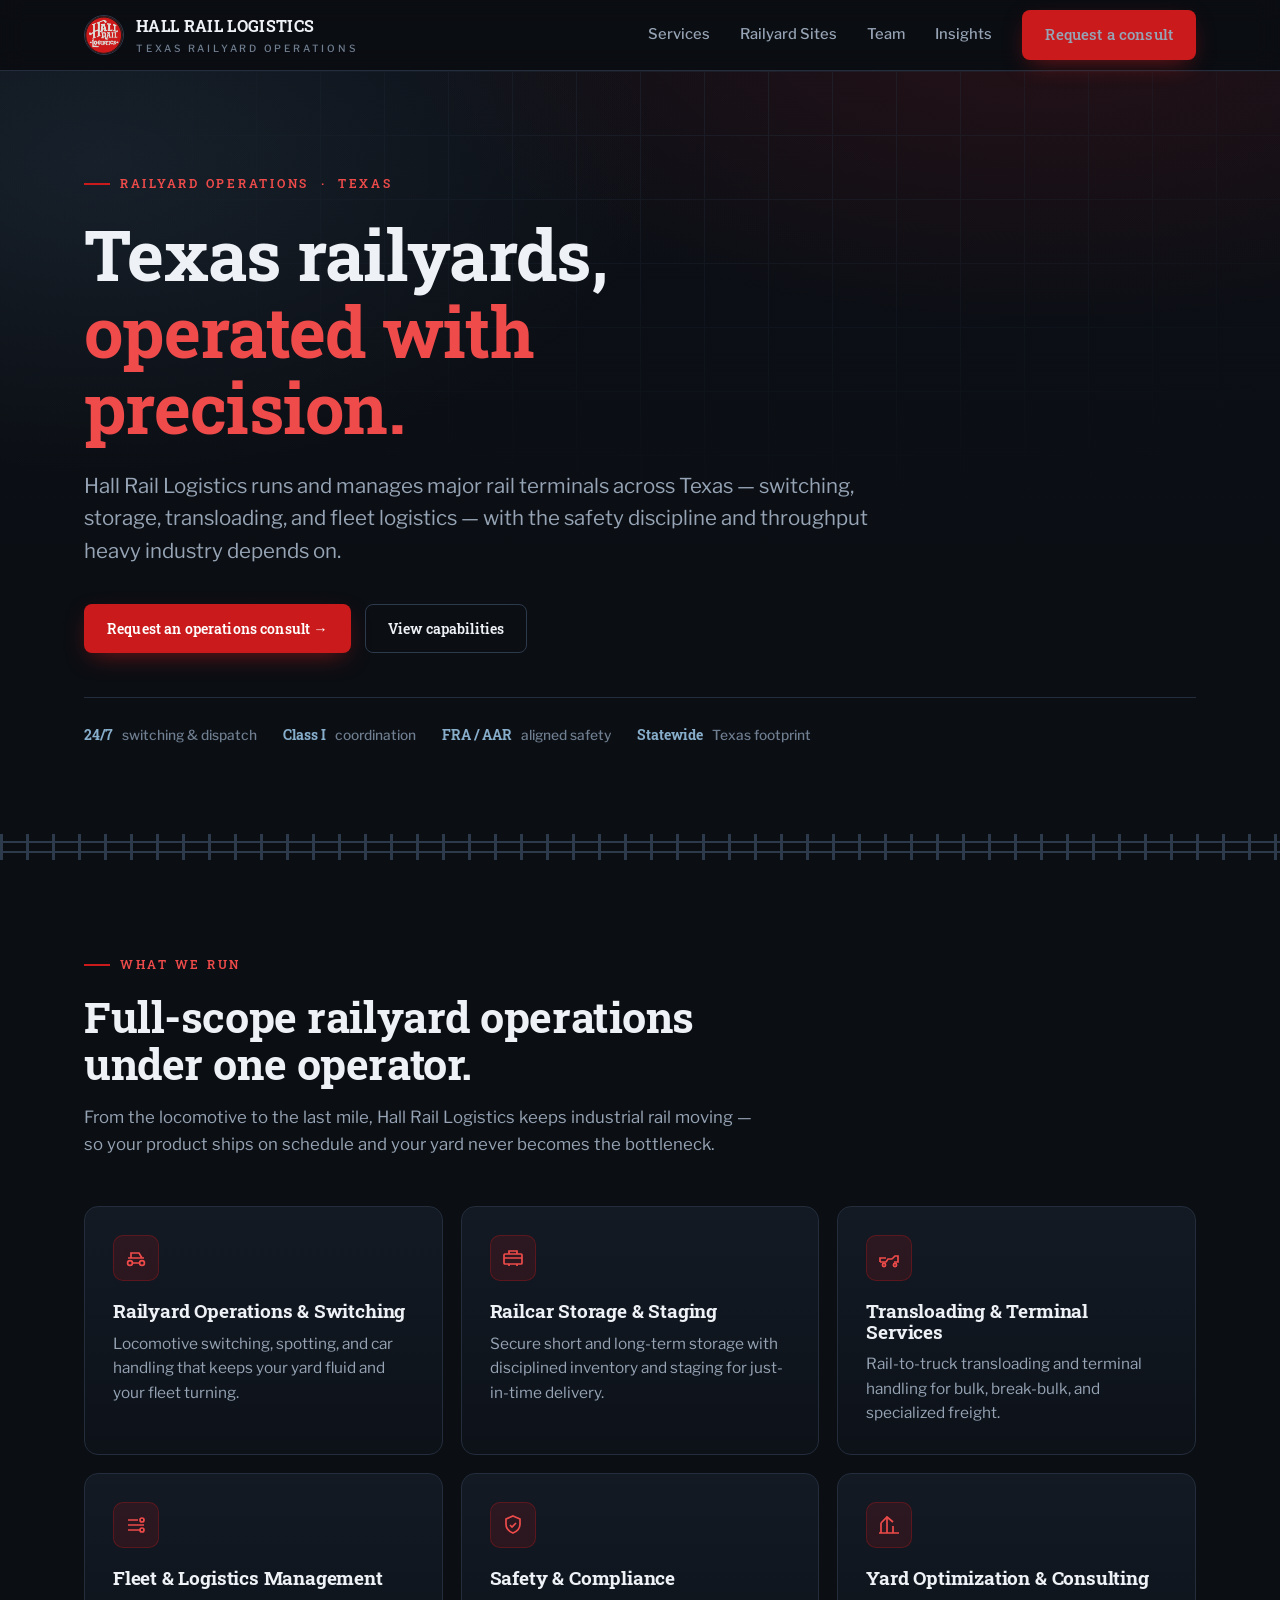
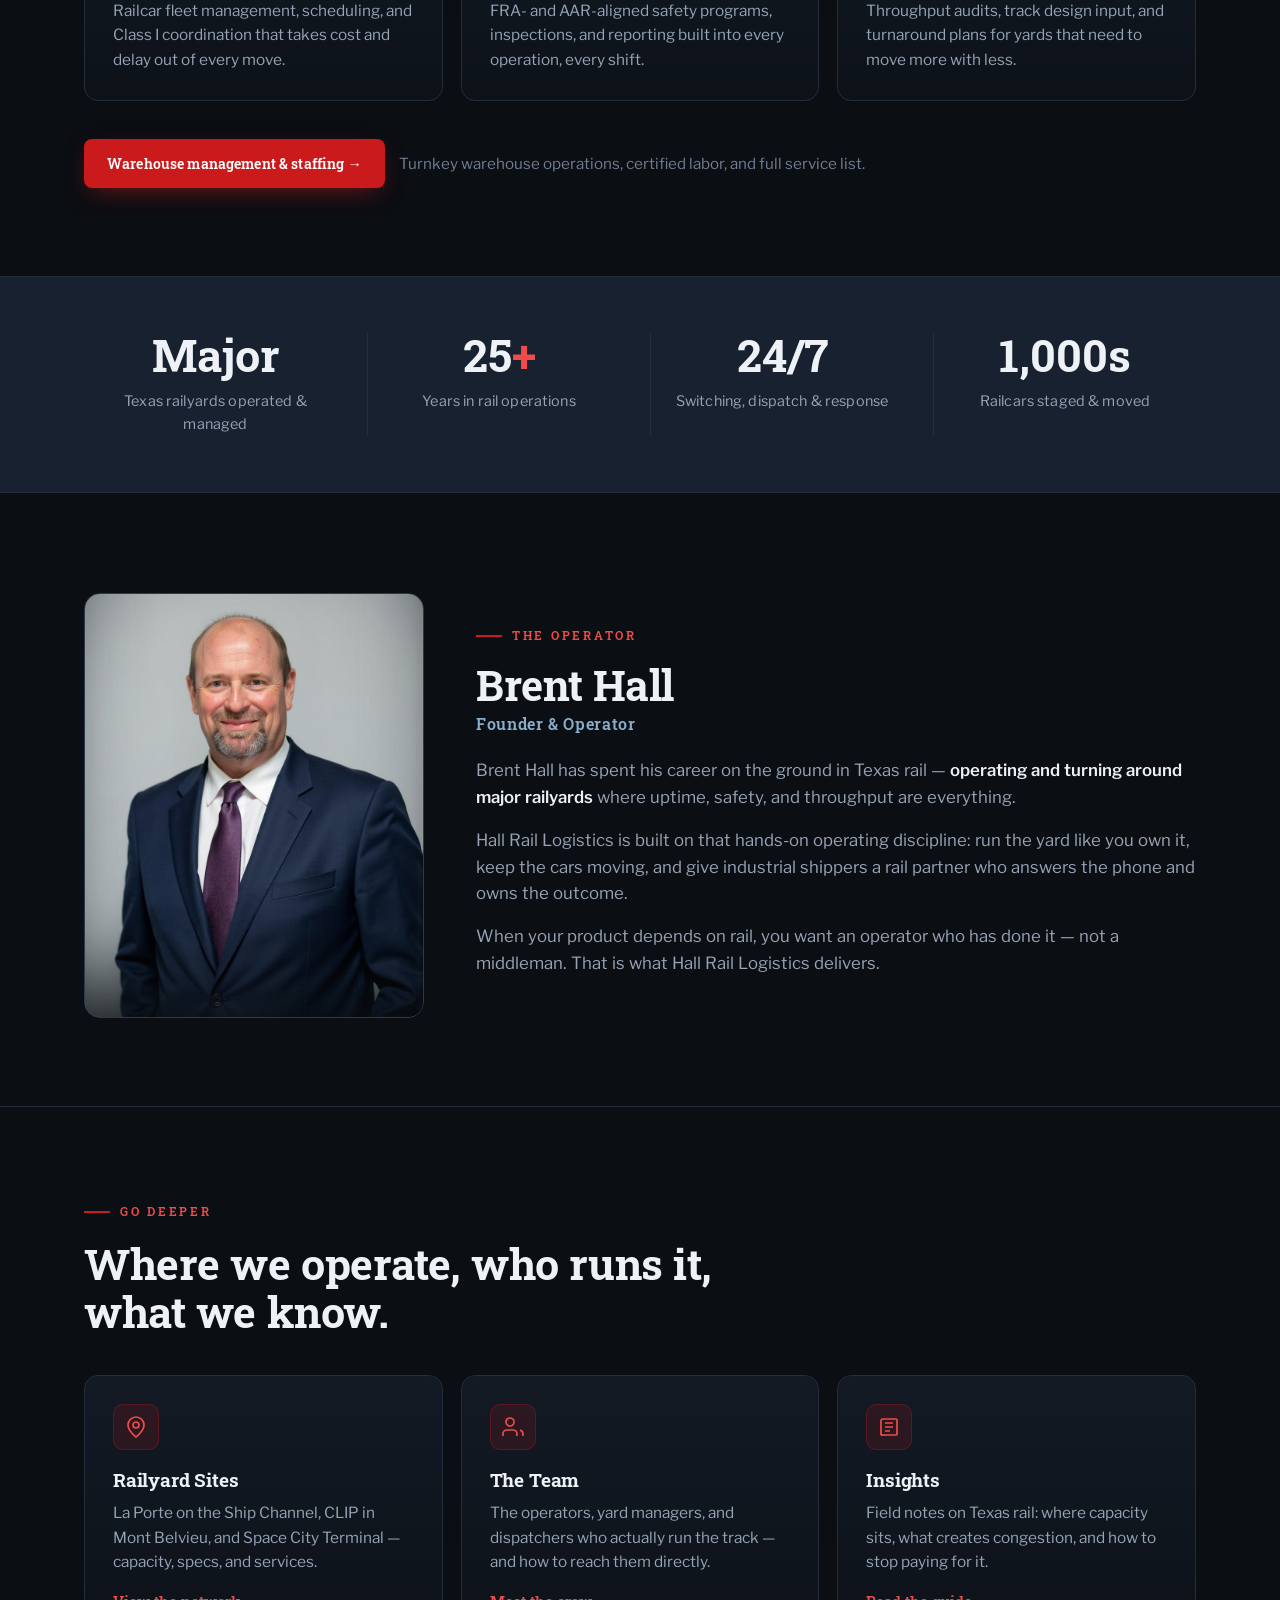
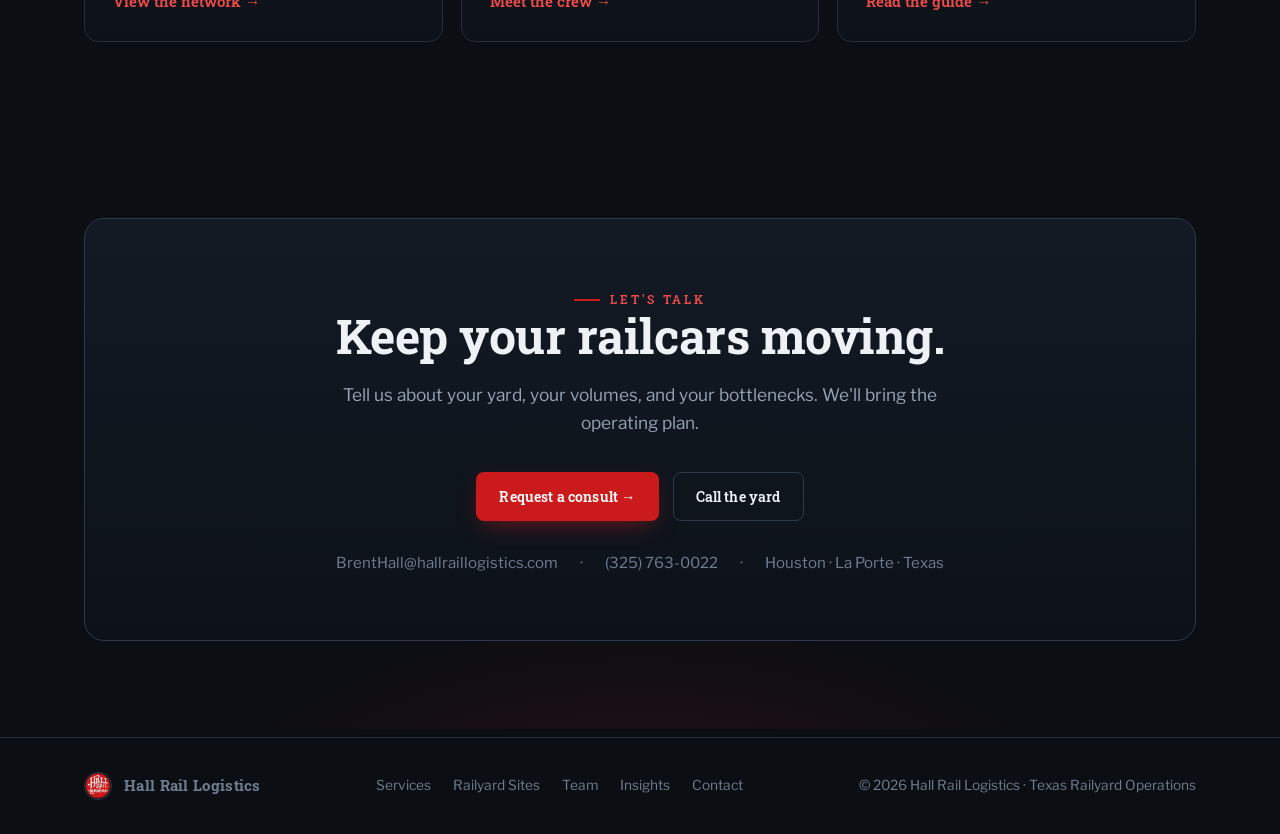
==== commit e58849c7: "Add Services page, real CLIP photos, and expanded locations - services.html: Warehouse Management & " ====
--- a/index.html
+++ b/index.html
@@ -20,7 +20,7 @@
       <span>HALL RAIL LOGISTICS<small>Texas Railyard Operations</small></span>
     </a>
     <nav class="nav-links" id="navlinks">
-      <a href="#capabilities">Capabilities</a>
+      <a href="services.html">Services</a>
       <a href="sites.html">Railyard Sites</a>
       <a href="team.html">Team</a>
       <a href="insights.html">Insights</a>
@@ -92,6 +92,10 @@
           <h3>Yard Optimization &amp; Consulting</h3>
           <p>Throughput audits, track design input, and turnaround plans for yards that need to move more with less.</p>
         </div>
+      </div>
+      <div class="reveal" style="margin-top:38px;display:flex;gap:14px;flex-wrap:wrap;align-items:center">
+        <a class="btn btn-primary" href="services.html">Warehouse management &amp; staffing →</a>
+        <span style="color:var(--muted-2);font-size:.95rem">Turnkey warehouse operations, certified labor, and full service list.</span>
       </div>
     </div>
   </section>
@@ -189,7 +193,7 @@
       Hall Rail Logistics
     </div>
     <div class="foot-links">
-      <a href="#capabilities">Capabilities</a>
+      <a href="services.html">Services</a>
       <a href="sites.html">Railyard Sites</a>
       <a href="team.html">Team</a>
       <a href="insights.html">Insights</a>
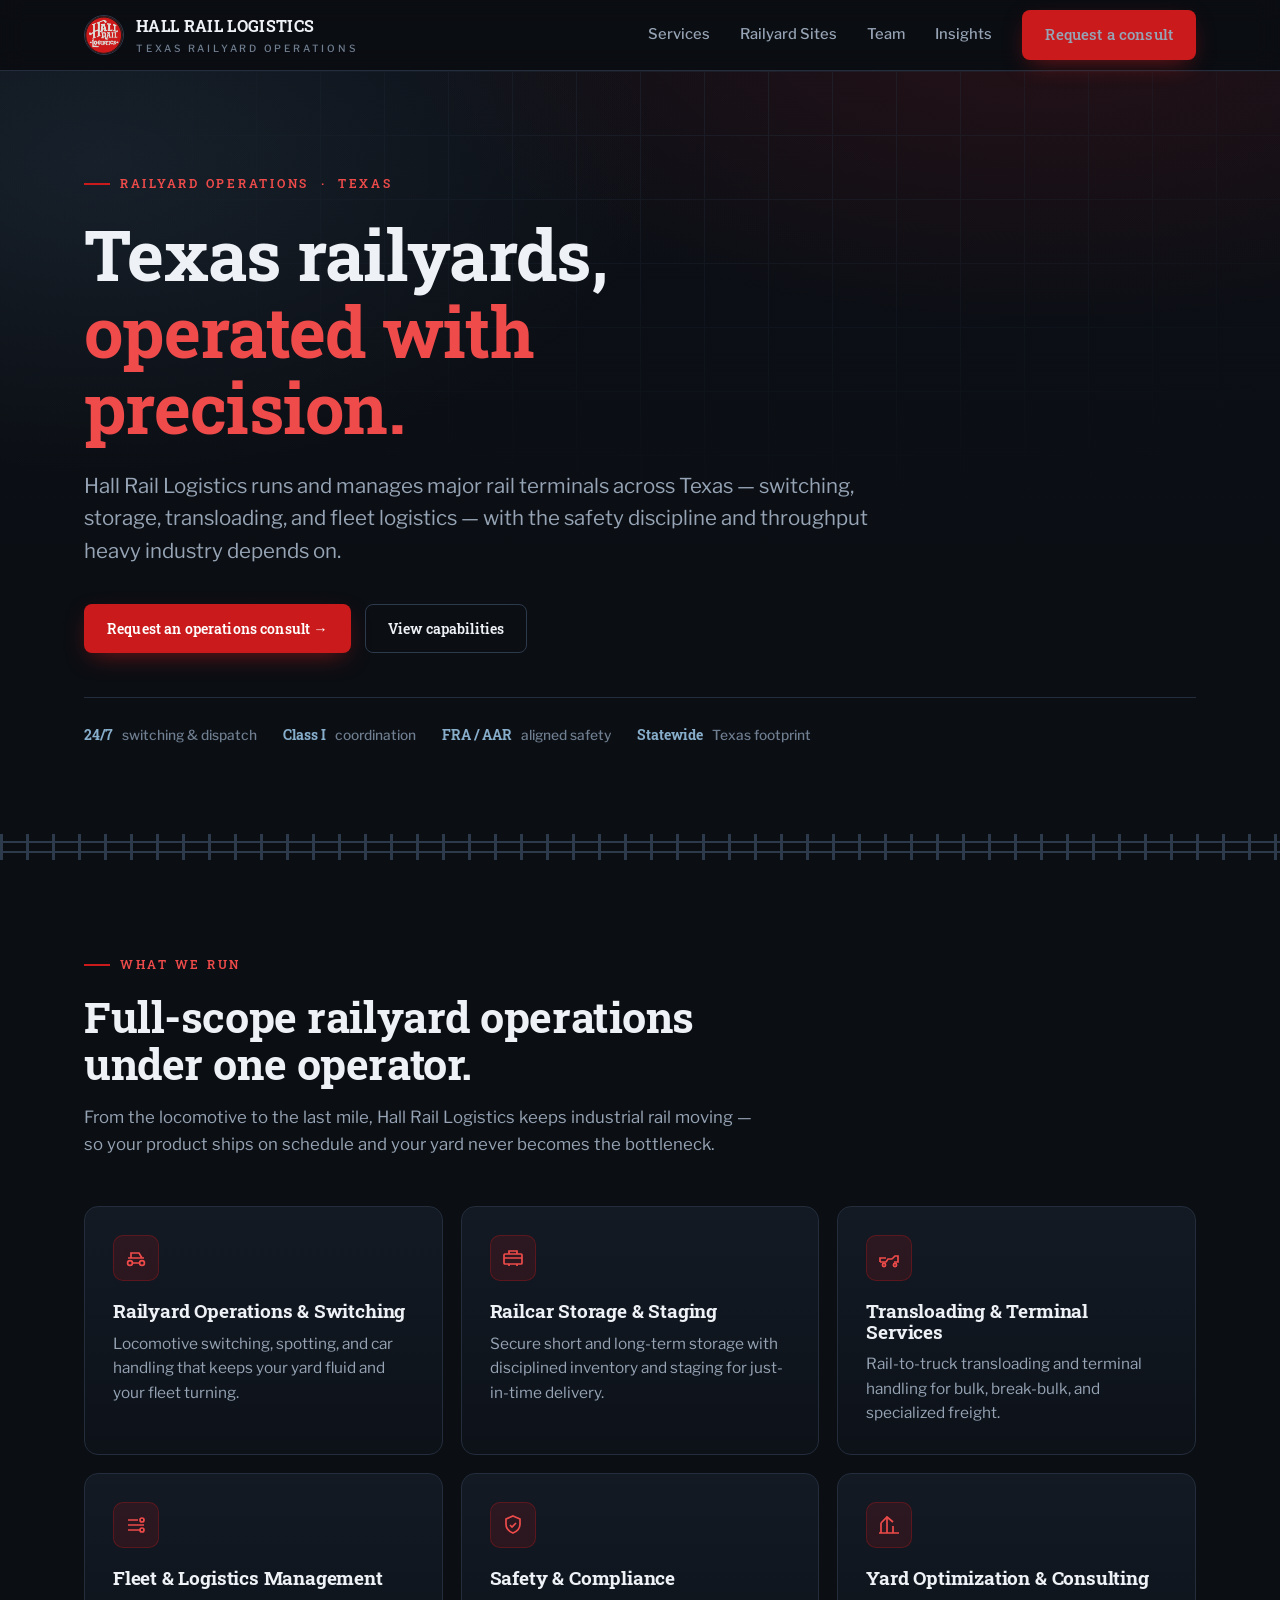
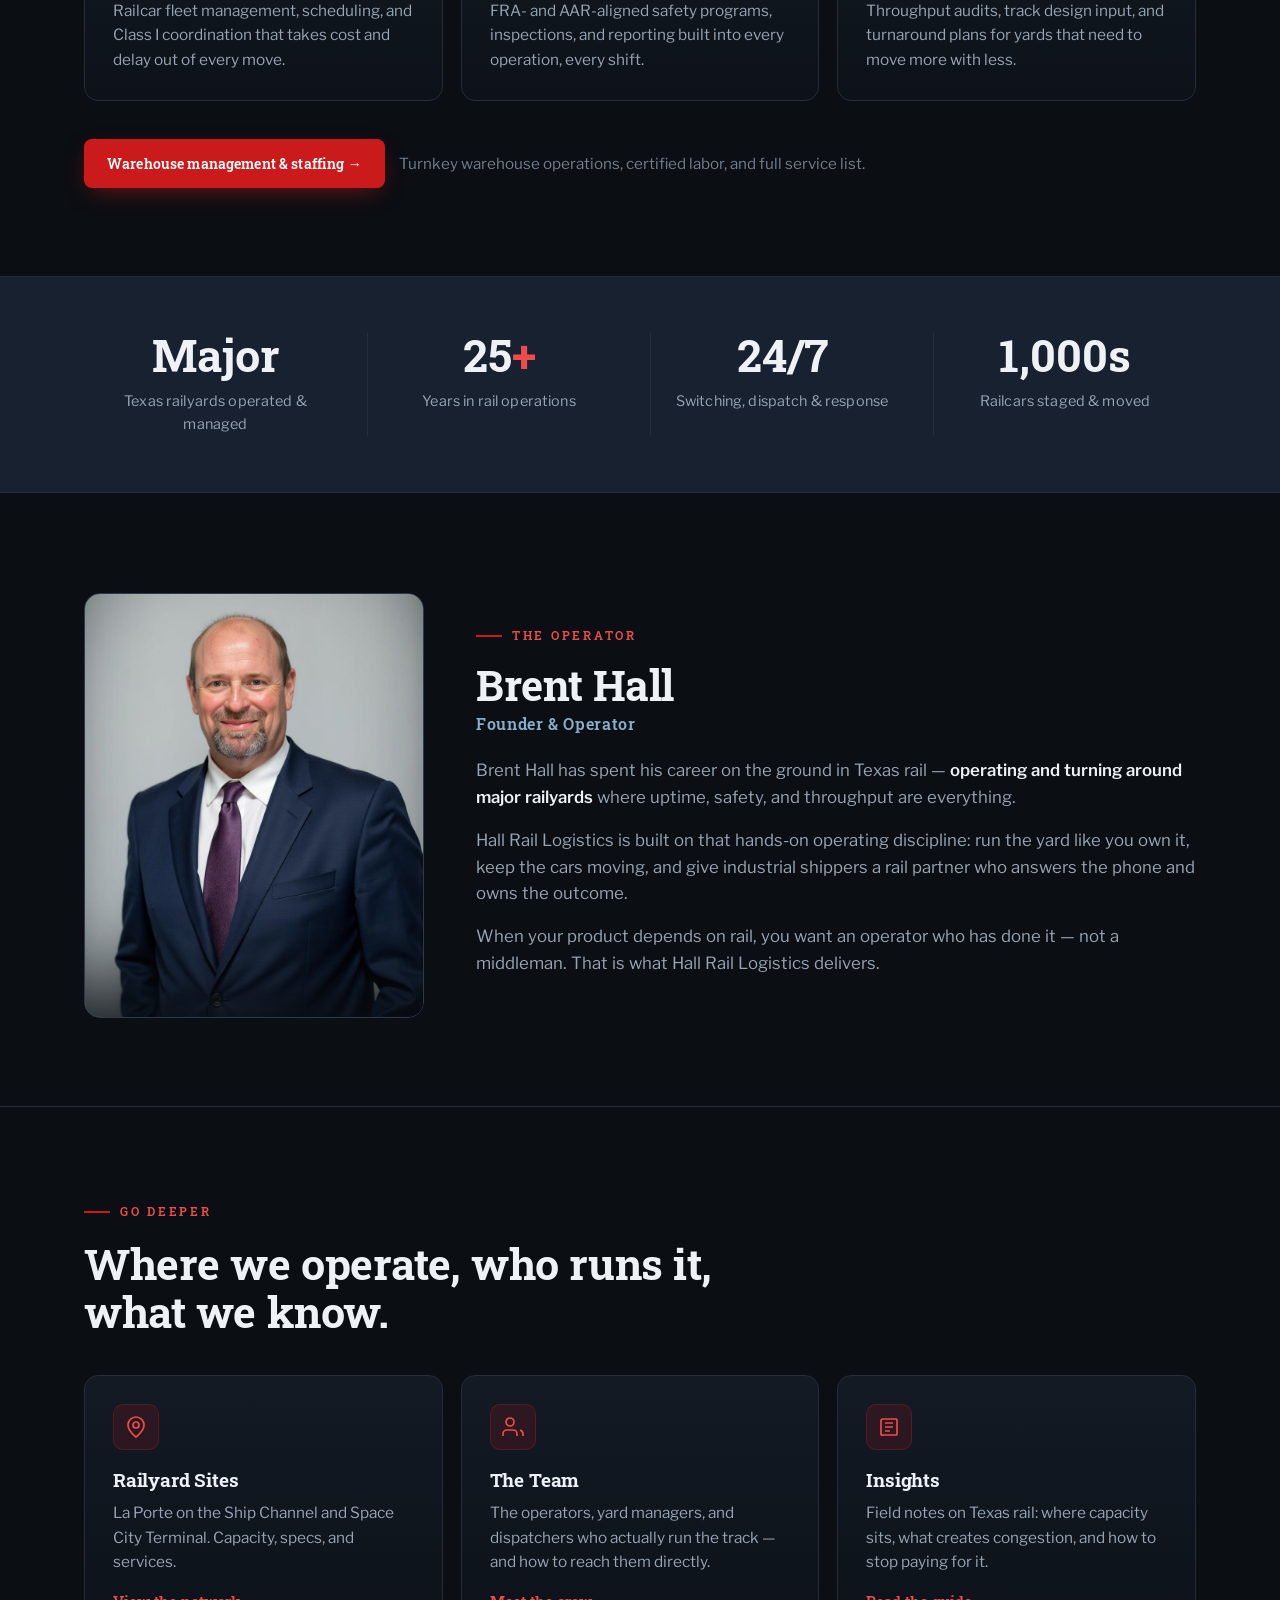
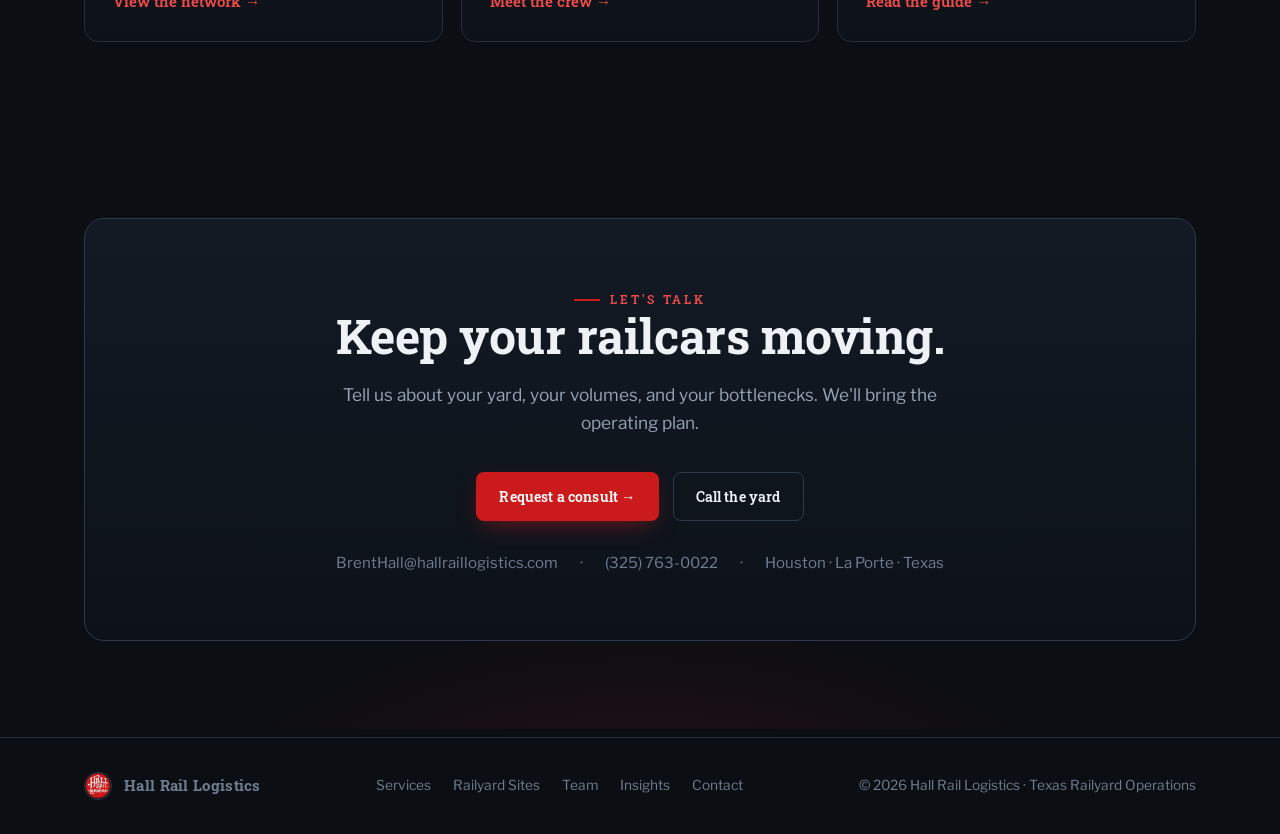
==== commit a8a807be: "Remove CLIP from the rest of the site Drops the CLIP mention from the home page teaser, the CLIP row" ====
--- a/index.html
+++ b/index.html
@@ -143,7 +143,7 @@
         <a class="card reveal" href="sites.html">
           <div class="ico"><svg viewBox="0 0 24 24"><path d="M20 10c0 6-8 12-8 12s-8-6-8-12a8 8 0 0 1 16 0z"/><circle cx="12" cy="10" r="3"/></svg></div>
           <h3>Railyard Sites</h3>
-          <p>La Porte on the Ship Channel, CLIP in Mont Belvieu, and Space City Terminal — capacity, specs, and services.</p>
+          <p>La Porte on the Ship Channel and Space City Terminal. Capacity, specs, and services.</p>
           <p style="margin-top:14px;font-family:var(--display);font-weight:600;color:var(--accent-2)">View the network →</p>
         </a>
         <a class="card reveal" href="team.html">
